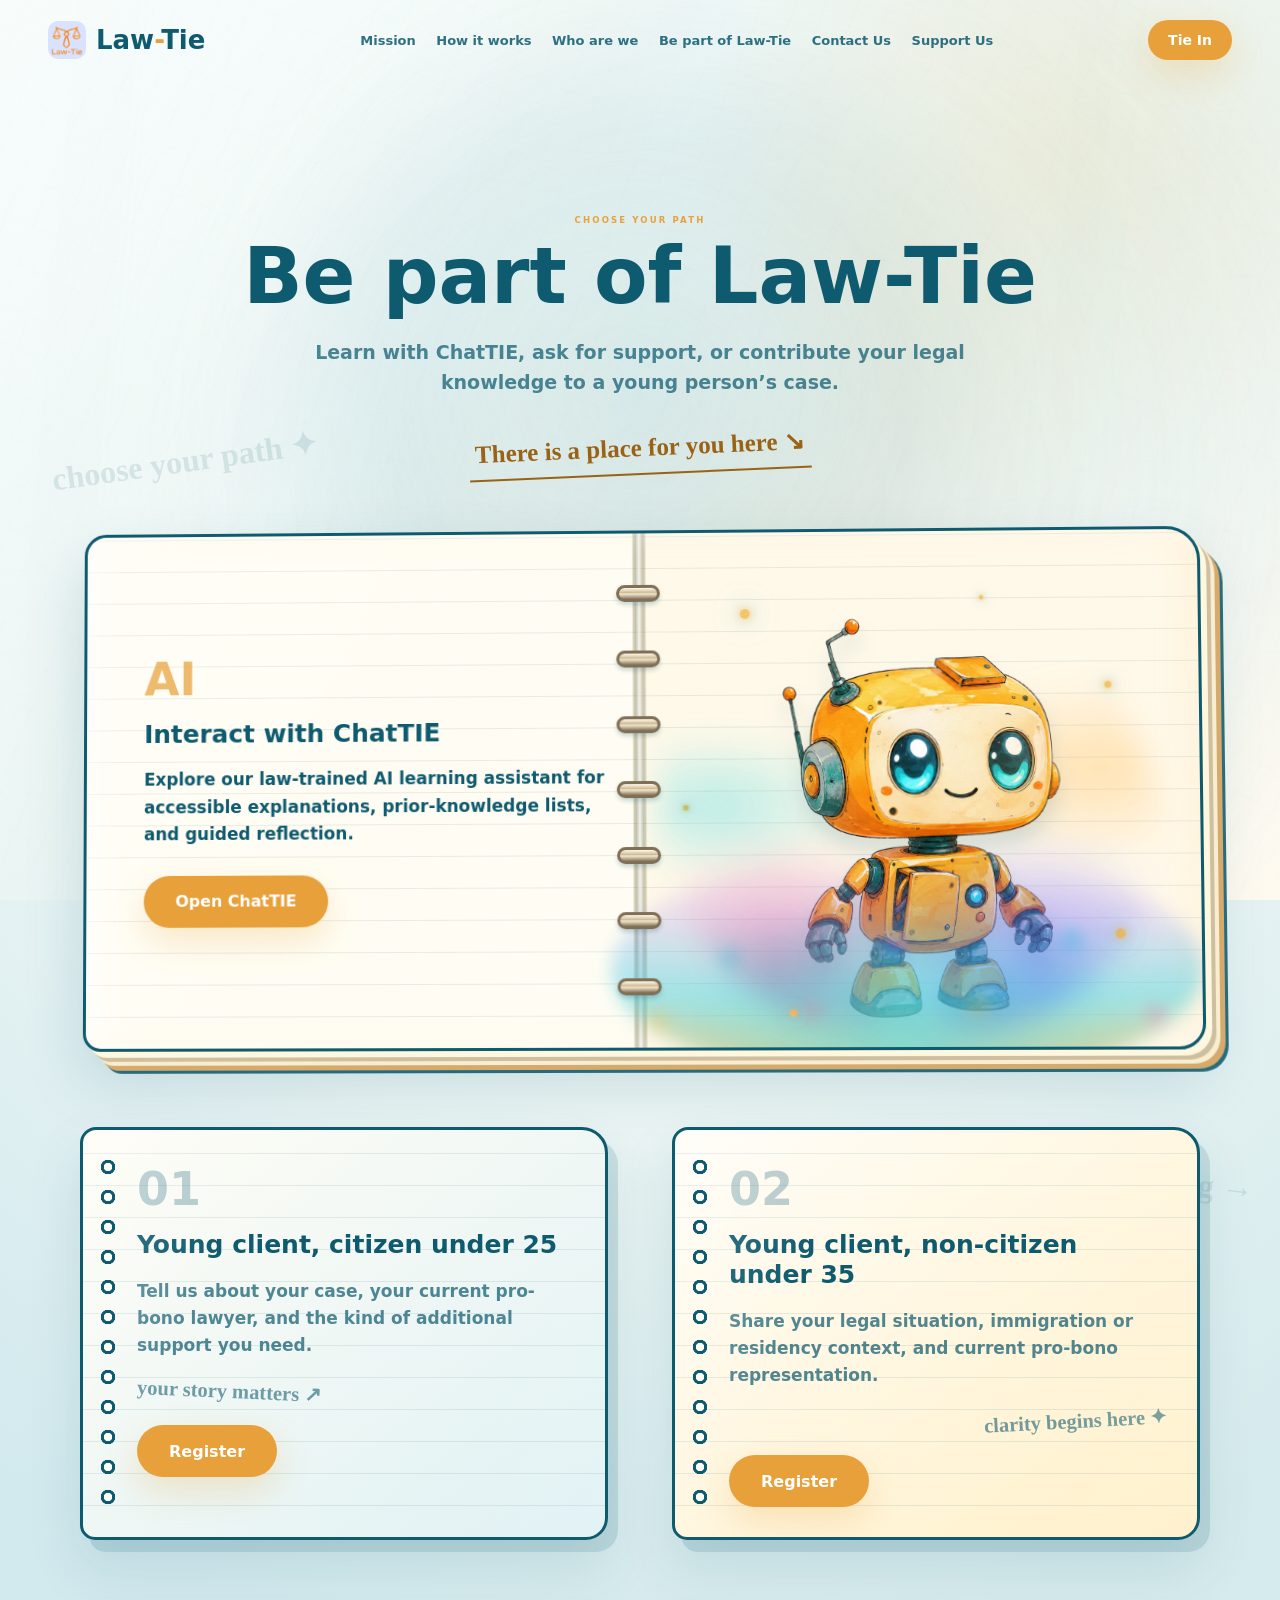
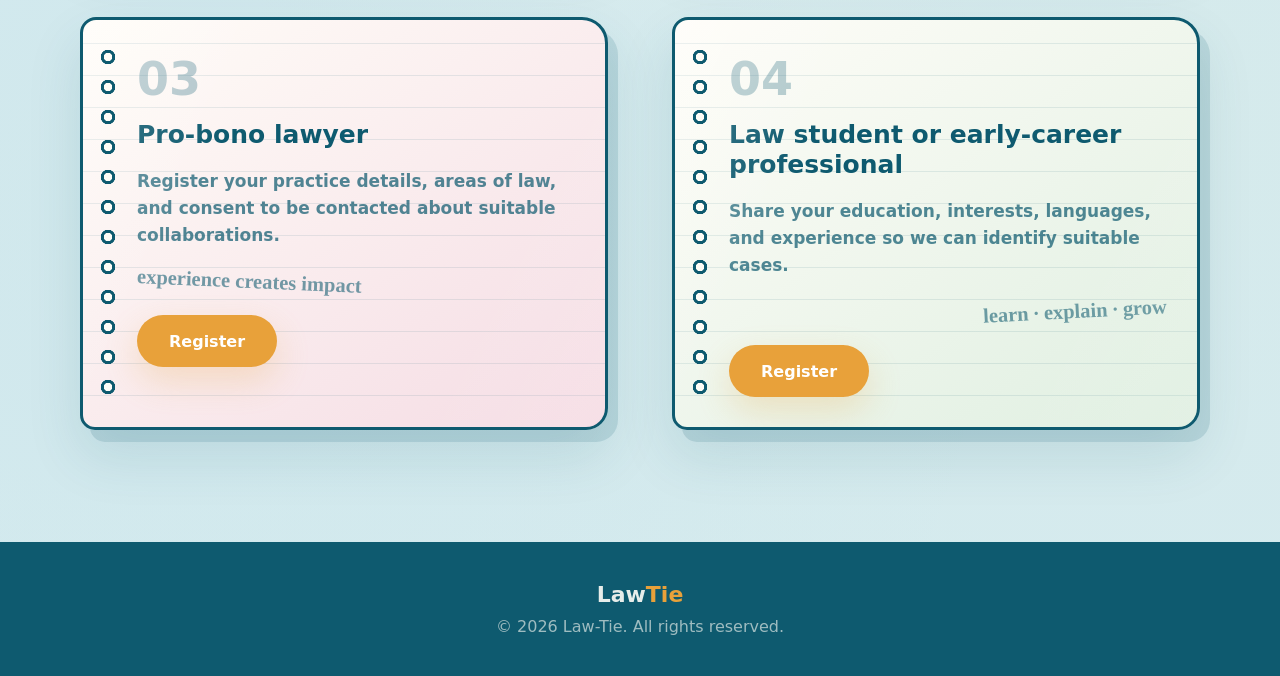
==== be-part.html @ 3c9b045e "Jul 27, 2026, 7:09 PM" ====
<!doctype html>
<html lang="en">
  <head>
    <meta charset="utf-8" />
    <meta name="viewport" content="width=device-width, initial-scale=1" />
    <meta name="description" content="Join Law-Tie as a young client, pro-bono lawyer, law student, or early-career legal professional, or explore the forthcoming ChatTIE legal learning assistant." />
    <title>Be part of Law-Tie</title>
    <link rel="stylesheet" href="styles.css" />
  </head>
  <body class="page-be-part">
    <div class="cursor-bg" aria-hidden="true"><div class="cursor-bg__glow"></div><div class="cursor-bg__focus"></div><div class="cursor-bg__sheet"></div><div class="cursor-bg__ribbons"></div><div class="cursor-bg__engraving"></div><div class="cursor-bg__threads"></div></div>
    <nav class="nav" id="nav">
      <a class="brand" href="index.html#hero"><img src="media/law-tie-logo-with-bg.png" alt="Law-Tie logo" /><span>Law<span>-</span>Tie</span></a>
      <div class="nav-links"><a href="index.html#mission">Mission</a><a href="index.html#how-it-works">How it works</a><a href="team.html">Who are we</a><a href="be-part.html" aria-current="page">Be part of Law-Tie</a><a href="contact.html">Contact Us</a><a href="how-to-help.html">Support Us</a></div>
      <a class="button button-small" href="sign-up.html">Tie In</a>
    </nav>
    <main class="page-main">
      <section class="signup page-section">
        <div class="background-scribbles background-scribbles--pages" aria-hidden="true"><span>choose your path ✦</span><span>learn by doing →</span><span>purpose meets practice</span><span>your voice belongs here</span></div>
        <div class="section-title reveal"><span class="eyebrow">Choose your path</span><h1>Be part of Law-Tie</h1><p class="section-lede">Learn with ChatTIE, ask for support, or contribute your legal knowledge to a young person’s case.</p><aside class="handwritten-note handwritten-note--gold">There is a place for you here ↘</aside></div>
        <div class="join-options notebook-options">
          <article class="signup-card signup-card--featured reveal">
            <div class="chattie-feature-copy"><span>AI</span><h2>Interact with ChatTIE</h2><p>Explore our law-trained AI learning assistant for accessible explanations, prior-knowledge lists, and guided reflection.</p><a class="button" href="chattie.html">Open ChatTIE</a></div>
            <div class="diary-rings" aria-hidden="true"><i></i><i></i><i></i><i></i><i></i><i></i><i></i></div>
            <div class="chattie-avatar chattie-avatar--robot" tabindex="0" aria-label="ChatTIE assistant">
              <img src="media/chattie-cute-robot-transparent.png" alt="" />
              <div class="chattie-speech" role="status">Hi, I am ChatTIE,<br />how can I help you?</div>
              <div class="avatar-magic"><i></i><i></i><i></i><i></i><i></i><i></i></div>
            </div>
          </article>
          <article class="signup-card reveal"><span>01</span><h2>Young client, citizen under 25</h2><p>Tell us about your case, your current pro-bono lawyer, and the kind of additional support you need.</p><small class="card-handwriting">your story matters ↗</small><a class="button" href="register-young-client.html">Register</a></article>
          <article class="signup-card reveal"><span>02</span><h2>Young client, non-citizen under 35</h2><p>Share your legal situation, immigration or residency context, and current pro-bono representation.</p><small class="card-handwriting">clarity begins here ✦</small><a class="button" href="register-noncitizen-client.html">Register</a></article>
          <article class="signup-card reveal"><span>03</span><h2>Pro-bono lawyer</h2><p>Register your practice details, areas of law, and consent to be contacted about suitable collaborations.</p><small class="card-handwriting">experience creates impact</small><a class="button" href="register-lawyer.html">Register</a></article>
          <article class="signup-card reveal"><span>04</span><h2>Law student or early-career professional</h2><p>Share your education, interests, languages, and experience so we can identify suitable cases.</p><small class="card-handwriting">learn · explain · grow</small><a class="button" href="register-student.html">Register</a></article>
        </div>
      </section>
    </main>
    <footer><strong>Law<span>Tie</span></strong><p>© 2026 Law-Tie. All rights reserved.</p></footer>
    <script src="script.js"></script>
  </body>
</html>
---- styles.css ----
:root {
  --background: #f4fbfb;
  --parchment: #d9eeee;
  --ink: #0e5a6f;
  --orange: #e8a13a;
  --gold: #f4c66c;
  --cream: #fffdf7;
  --sky: #b9dde5;
  --background-rgb: 244, 251, 251;
  --parchment-rgb: 217, 238, 238;
  --ink-rgb: 14, 90, 111;
  --orange-rgb: 232, 161, 58;
  --gold-rgb: 244, 198, 108;
  --cream-rgb: 255, 253, 247;
  --sky-rgb: 185, 221, 229;
}

* {
  box-sizing: border-box;
}

html {
  scroll-behavior: smooth;
  overflow-x: hidden;
}

body {
  margin: 0;
  font-family: "Glacial Indifference", "Avenir Next", Avenir, Montserrat, ui-sans-serif, system-ui, -apple-system, BlinkMacSystemFont, "Segoe UI", sans-serif;
  color: var(--ink);
  background-color: var(--background);
  background-image:
    radial-gradient(circle at 50% 25%, rgba(var(--cream-rgb), 0.88) 0%, rgba(var(--sky-rgb), 0.52) 60%),
    radial-gradient(circle at 10% 80%, rgba(var(--ink-rgb), 0.045) 0%, transparent 42%),
    radial-gradient(circle at 90% 75%, rgba(var(--gold-rgb), 0.055) 0%, transparent 45%);
  overflow-x: hidden;
  user-select: text;
}

a {
  color: inherit;
  text-decoration: none;
}

img {
  display: block;
  max-width: 100%;
  user-select: none;
}

h1,
h2,
h3,
p,
small,
strong,
.eyebrow,
.hero-logo span,
.brand span,
.nav-links a,
footer {
  user-select: text;
}

h1,
h2,
h3,
p,
small,
strong,
.eyebrow,
.hero-logo span {
  cursor: text;
}

.cursor-bg {
  position: fixed;
  inset: 0;
  z-index: 0;
  overflow: hidden;
  pointer-events: none;
  background:
    radial-gradient(circle at 50% 20%, rgba(var(--cream-rgb), 0.94), transparent 42%),
    linear-gradient(115deg, rgba(var(--cream-rgb), 0.62), rgba(var(--sky-rgb), 0.3) 42%, rgba(var(--parchment-rgb), 0.34)),
    var(--background);
}

.cursor-bg > div {
  position: absolute;
  inset: -12%;
  will-change: transform, background-position;
}

.cursor-bg__glow {
  inset: -20%;
  opacity: 0.7;
  background:
    radial-gradient(circle at 50% 45%, rgba(var(--sky-rgb), 0.48) 0, rgba(var(--sky-rgb), 0.32) 13%, rgba(var(--ink-rgb), 0.055) 26%, rgba(var(--cream-rgb), 0.1) 42%, transparent 64%),
    radial-gradient(circle at 58% 55%, rgba(var(--orange-rgb), 0.11) 0, rgba(var(--sky-rgb), 0.18) 34%, transparent 58%),
    radial-gradient(circle at 50% 55%, rgba(var(--ink-rgb), 0.055) 0, transparent 46%);
}

.cursor-bg__focus {
  display: none;
}

.cursor-bg__sheet {
  opacity: 0.32;
  background-image:
    repeating-linear-gradient(112deg, rgba(var(--ink-rgb), 0.035) 0 1px, transparent 1px 30px),
    repeating-linear-gradient(22deg, rgba(var(--sky-rgb), 0.12) 0 1px, transparent 1px 42px);
  background-size: 160px 160px, 220px 220px;
  animation: parchment-drift 22s linear infinite;
}

.cursor-bg__ribbons {
  opacity: 0.46;
  transform: rotate(-5deg);
  background: linear-gradient(100deg, transparent 0 13%, rgba(var(--sky-rgb), 0.16) 13.5% 16.5%, transparent 17.5% 32%, rgba(var(--cream-rgb), 0.26) 34% 41%, transparent 42.5% 61%, rgba(var(--ink-rgb), 0.055) 62% 63.5%, transparent 65%);
  background-size: 120% 100%;
  filter: blur(1.2px);
  animation: ribbon-drift 18s ease-in-out infinite alternate;
}

.cursor-bg__engraving {
  opacity: 0.2;
  background-image:
    repeating-radial-gradient(ellipse at 22% 18%, transparent 0 26px, rgba(var(--ink-rgb), 0.065) 27px 28px, transparent 29px 58px),
    repeating-radial-gradient(ellipse at 82% 78%, transparent 0 34px, rgba(var(--sky-rgb), 0.16) 35px 36px, transparent 37px 74px);
  background-size: 620px 420px, 760px 520px;
}

.cursor-bg__threads {
  opacity: 0.28;
  background: linear-gradient(155deg, transparent 0 28%, rgba(var(--ink-rgb), 0.035) 28.2% 28.7%, transparent 29% 48%, rgba(var(--sky-rgb), 0.16) 48.2% 49.1%, transparent 49.5% 72%, rgba(var(--cream-rgb), 0.22) 72.2% 73.5%, transparent 74%);
  background-size: 150% 150%;
  animation: thread-drift 26s linear infinite;
}

.nav {
  position: fixed;
  inset: 0 0 auto;
  z-index: 50;
  display: flex;
  align-items: center;
  justify-content: space-between;
  gap: 24px;
  padding: 20px clamp(16px, 4vw, 48px);
  color: var(--ink);
  transition: padding 0.25s ease, background 0.25s ease, color 0.25s ease, box-shadow 0.25s ease;
}

.nav.scrolled {
  padding-block: 12px;
  color: var(--cream);
  background: rgba(var(--ink-rgb), 0.94);
  border-bottom: 1px solid rgba(var(--gold-rgb), 0.2);
  box-shadow: 0 14px 36px rgba(var(--ink-rgb), 0.18);
}

.brand,
.nav-links {
  display: flex;
  align-items: center;
}

.brand {
  gap: 10px;
  font-size: clamp(20px, 3vw, 26px);
  font-weight: 800;
}

.brand img {
  width: 38px;
  height: 38px;
  border-radius: 10px;
}

.brand span span,
footer span {
  color: var(--orange);
}

.nav-links {
  gap: clamp(12px, 1.6vw, 22px);
  font-size: 13px;
  font-weight: 700;
  opacity: 0.86;
}

.nav-links a:hover {
  color: var(--orange);
}

.button {
  display: inline-flex;
  align-items: center;
  justify-content: center;
  min-height: 52px;
  padding: 0 32px;
  border-radius: 999px;
  color: #fff;
  background: var(--orange);
  font-weight: 800;
  box-shadow: 0 14px 34px rgba(var(--orange-rgb), 0.24);
  transition: transform 0.2s ease, background 0.2s ease;
}

.page-main {
  position: relative;
  isolation: isolate;
  min-height: calc(100vh - 140px);
  padding-top: 96px;
  overflow: hidden;
}

.page-main::before,
.page-main::after {
  content: "";
  position: fixed;
  z-index: -1;
  width: clamp(230px, 32vw, 520px);
  aspect-ratio: 1;
  border: 1px solid rgba(var(--ink-rgb), 0.12);
  border-radius: 41% 59% 57% 43% / 45% 42% 58% 55%;
  pointer-events: none;
}

.page-main::before {
  top: 13%;
  right: -11%;
  background: radial-gradient(circle at 35% 30%, rgba(var(--cream-rgb), 0.72), rgba(var(--sky-rgb), 0.22) 62%, transparent 63%);
  animation: subpage-orbit 18s ease-in-out infinite alternate;
}

.page-main::after {
  bottom: -24%;
  left: -13%;
  background: radial-gradient(circle at 62% 40%, rgba(var(--gold-rgb), 0.24), rgba(var(--orange-rgb), 0.06) 62%, transparent 63%);
  animation: subpage-orbit 23s ease-in-out infinite alternate-reverse;
}

.page-section {
  position: relative;
  min-height: calc(100vh - 96px);
}

.button:hover {
  transform: translateY(-2px);
  background: #f09000;
}

.button-light {
  color: var(--ink);
  background: rgba(var(--cream-rgb), 0.7);
  border: 1px solid rgba(var(--orange-rgb), 0.2);
  box-shadow: none;
}

.button-small {
  min-height: 40px;
  padding-inline: 20px;
  font-size: 14px;
}

main,
footer {
  position: relative;
  z-index: 10;
}

.hero {
  position: relative;
  min-height: 100vh;
  display: grid;
  place-items: center;
  padding: 120px 20px 88px;
  overflow: hidden;
  text-align: center;
}

.hero-ribbon {
  position: absolute;
  width: 130%;
  height: 130%;
  display: none;
  opacity: 0;
  pointer-events: none;
}

.spark {
  position: absolute;
  border-radius: 999px;
  background: rgba(var(--orange-rgb), 0.4);
  filter: blur(1.5px);
  box-shadow: 0 0 12px var(--orange);
  animation: sparkle 4s ease-in-out infinite;
}

.spark-1 { top: 22%; left: 12%; width: 8px; height: 8px; animation-delay: 0.1s; }
.spark-2 { top: 15%; left: 82%; width: 12px; height: 12px; animation-delay: 0.7s; }
.spark-3 { top: 68%; left: 87%; width: 10px; height: 10px; animation-delay: 0.4s; }
.spark-4 { top: 78%; left: 18%; width: 6px; height: 6px; animation-delay: 1s; }
.spark-5 { top: 48%; left: 72%; width: 8px; height: 8px; animation-delay: 1.3s; }

.hero-stage {
  position: relative;
  z-index: 2;
  width: min(900px, 100%);
  display: grid;
  place-items: center;
}

.hero-statue {
  position: absolute;
  left: -3.6vw;
  bottom: -2vh;
  z-index: 4;
  width: auto;
  height: 47.222vw;
  object-fit: contain;
  pointer-events: none;
  filter: drop-shadow(0 24px 36px rgba(var(--ink-rgb), 0.18));
  animation: statue-slide-in 1.05s cubic-bezier(0.18, 0.86, 0.28, 1) both;
}

.hero-side-items {
  position: absolute;
  inset: 0;
  z-index: 5;
  pointer-events: none;
}

.hero-side-item {
  position: absolute;
  right: -3.222vw;
  width: 12.778vw;
  height: auto;
  filter: drop-shadow(0 20px 28px rgba(var(--ink-rgb), 0.16));
  opacity: 0;
  animation: side-item-pop 0.95s cubic-bezier(0.18, 0.86, 0.28, 1) both;
}

.hero-side-item--handshake {
  top: 12%;
  right: 1vw;
  width: 17.778vw;
  --item-rotate: -9deg;
  animation-delay: 0.18s;
}

.hero-side-item--globe {
  bottom: -7%;
  right: -1.111vw;
  width: 23.889vw;
  --item-rotate: 10deg;
  animation-delay: 0.3s;
}

.hero-side-item--megaphone {
  top: 37%;
  right: 14vw;
  width: 14vw;
  --item-rotate: -13deg;
  animation-delay: 0.42s;
}

.hero-side-item--books {
  bottom: -1%;
  left: 8.333vw;
  width: 23.889vw;
  --item-rotate: 6deg;
  animation-name: side-item-pop-left;
  animation-delay: 0.54s;
}

.hero-content {
  position: relative;
  width: 42.222vw;
  max-width: none;
  display: grid;
  justify-items: center;
  gap: 1.444vw;
  text-align: center;
}

.hero-logo {
  display: grid;
  justify-items: center;
  gap: 0.667vw;
  animation: float 4.5s ease-in-out infinite;
}

.hero-logo img {
  width: 5.778vw;
  height: 5.778vw;
  object-fit: contain;
  border-radius: 999px;
  border: 1px solid rgba(var(--orange-rgb), 0.2);
  background: rgba(var(--cream-rgb), 0.7);
  box-shadow: 0 14px 34px rgba(var(--orange-rgb), 0.18);
}

.hero-logo span,
.eyebrow {
  color: var(--orange);
  font-size: 0.667vw;
  text-transform: uppercase;
  letter-spacing: 0.25em;
  font-weight: 900;
}

.hero h1 {
  max-width: none;
  margin: 0;
  font-size: 3.889vw;
  line-height: 1.12;
  letter-spacing: 0;
}

.hero h1 .hero-first-line {
  color: inherit;
  white-space: nowrap;
  text-decoration: none;
}

.hero h1 .hero-first-line strong {
  color: var(--orange);
  text-decoration: underline wavy rgba(var(--orange-rgb), 0.32);
  text-underline-offset: 12px;
}

.hero p {
  max-width: 36.667vw;
  margin: 0;
  color: rgba(var(--ink-rgb), 0.75);
  font-size: 1.222vw;
  font-weight: 700;
  line-height: 1.55;
}

.hero-actions {
  display: flex;
  flex-wrap: wrap;
  justify-content: center;
  gap: 16px;
}

.scroll-cue {
  position: absolute;
  left: 50%;
  bottom: 32px;
  display: grid;
  justify-items: center;
  gap: 7px;
  transform: translateX(-50%);
  color: rgba(var(--ink-rgb), 0.55);
  font-size: 10px;
  font-weight: 900;
  letter-spacing: 0.12em;
  text-transform: uppercase;
}

.scroll-cue i {
  width: 6px;
  height: 6px;
  border-radius: 999px;
  background: var(--orange);
  animation: dot-bounce 1.6s ease-in-out infinite;
}

.scroll-cue b {
  width: 20px;
  height: 32px;
  border: 1px solid rgba(var(--ink-rgb), 0.25);
  border-radius: 999px;
}

.hero-mission-divider {
  position: relative;
  z-index: 6;
  overflow: hidden;
  width: 100%;
  height: 82px;
  margin-top: -24px;
  background: linear-gradient(
    180deg,
    transparent,
    rgba(223, 246, 246, 0.34) 58%,
    rgba(223, 246, 246, 0.82)
  );
  pointer-events: none;
}

.hero-mission-divider::before {
  content: "";
  position: absolute;
  right: 7%;
  bottom: 4px;
  left: 7%;
  height: 48px;
  border-radius: 50%;
  background:
    radial-gradient(ellipse at 22% 55%, rgba(255, 184, 55, 0.3), transparent 24%),
    radial-gradient(ellipse at 50% 50%, rgba(94, 211, 225, 0.34), transparent 30%),
    radial-gradient(ellipse at 78% 48%, rgba(238, 112, 166, 0.24), transparent 25%);
  filter: blur(15px);
  animation: divider-magic-drift 6s ease-in-out infinite alternate;
}

.hero-mission-divider i {
  position: absolute;
  bottom: 20px;
  width: 7px;
  height: 7px;
  border-radius: 50%;
  background: var(--gold);
  box-shadow:
    0 0 10px rgba(255, 180, 47, 0.9),
    0 0 22px rgba(89, 211, 225, 0.62);
  animation: divider-magic-spark 3.8s ease-in-out infinite;
}

.hero-mission-divider i:nth-child(1) { left: 9%; animation-delay: 0.1s; }
.hero-mission-divider i:nth-child(2) { left: 21%; bottom: 35px; animation-delay: 1.1s; background: #66d5df; }
.hero-mission-divider i:nth-child(3) { left: 34%; animation-delay: 2.2s; background: #ef7fac; }
.hero-mission-divider i:nth-child(4) { left: 46%; bottom: 42px; animation-delay: 0.7s; }
.hero-mission-divider i:nth-child(5) { left: 58%; animation-delay: 1.8s; background: #70d4df; }
.hero-mission-divider i:nth-child(6) { left: 70%; bottom: 37px; animation-delay: 2.7s; background: #f18aac; }
.hero-mission-divider i:nth-child(7) { left: 82%; animation-delay: 1.4s; }
.hero-mission-divider i:nth-child(8) { left: 92%; bottom: 31px; animation-delay: 3.1s; background: #65cfda; }

.mission {
  position: relative;
  z-index: 1;
  display: grid;
  grid-template-columns: minmax(260px, 0.55fr) minmax(620px, 1.45fr);
  align-items: start;
  gap: 64px;
  max-width: 1280px;
  margin: 0 auto;
  padding: 112px 32px 8px;
}

.mission::before {
  content: "";
  position: absolute;
  inset: 0 auto -2px 50%;
  z-index: -1;
  width: 100vw;
  background:
    radial-gradient(circle at 18% 82%, rgba(var(--gold-rgb), 0.22), transparent 20%),
    radial-gradient(circle at 78% 92%, rgba(137, 220, 226, 0.38), transparent 23%),
    radial-gradient(circle at 50% 88%, rgba(var(--cream-rgb), 0.92), transparent 36%),
    linear-gradient(160deg, rgba(223, 246, 246, 0.96), rgba(255, 247, 220, 0.78) 50%, rgba(var(--background-rgb), 0.98));
  transform: translateX(-50%);
}

.mission-copy {
  position: relative;
  padding-top: 44px;
}

.mission h2,
.section-title h2,
.join h2,
.team h2 {
  margin: 10px 0 0;
  font-size: clamp(44px, 7vw, 86px);
  line-height: 1;
  letter-spacing: 0;
}

.mission h2 {
  font-size: clamp(44px, 7vw, 86px);
}

.mission h3 {
  margin: 20px 0 0;
  font-size: clamp(24px, 3vw, 34px);
  line-height: 1.2;
}

.mission-todo-note {
  position: relative;
  right: 80px;
  width: min(235%, 1560px);
  max-width: none;
  margin-top: 34px;
  filter: drop-shadow(0 18px 28px rgba(var(--ink-rgb), 0.14));
}

.mission-notes {
  position: relative;
  min-height: min(66vw, 820px);
}

.mission-notes img:first-child {
  position: absolute;
  left: 0;
  top: 6%;
  width: min(52%, 465px);
  filter: drop-shadow(0 18px 28px rgba(var(--ink-rgb), 0.16));
}

.mission-note--notebook {
  position: absolute;
  right: -78%;
  top: 20%;
  width: min(160%, 1050px);
  margin-top: 0;
  transform: rotate(7deg);
  transform-origin: center;
}

.mission-note--notebook img {
  width: 100%;
  max-width: none;
  filter: drop-shadow(0 18px 28px rgba(var(--ink-rgb), 0.12));
}

.notebook-selectable-text {
  position: absolute;
  left: 12%;
  width: 76%;
  top: 25%;
  z-index: 2;
  margin: 0;
  color: transparent;
  cursor: text;
  font-size: clamp(10px, 1.32vw, 17px);
  font-weight: 800;
  line-height: 1.62;
  user-select: text;
  white-space: pre-line;
}

.animation-showcase {
  position: relative;
  min-height: 280vh;
  padding: calc(50vh - 340px) clamp(32px, 5vw, 72px) 96px;
  background:
    radial-gradient(circle at 60% 35%, rgba(var(--cream-rgb), 0.84), transparent 38%),
    linear-gradient(115deg, rgba(var(--sky-rgb), 0.22), rgba(var(--background-rgb), 0.98));
}

.work-copy {
  position: relative;
  overflow: hidden;
  margin-top: -2px;
  padding: 0 clamp(24px, 5vw, 72px) 36px;
  background:
    radial-gradient(circle at 18% 14%, rgba(var(--gold-rgb), 0.22), transparent 20%),
    radial-gradient(circle at 78% 28%, rgba(137, 220, 226, 0.38), transparent 23%),
    radial-gradient(circle at 50% 18%, rgba(var(--cream-rgb), 0.92), transparent 36%),
    linear-gradient(160deg, rgba(223, 246, 246, 0.96), rgba(255, 247, 220, 0.78) 50%, rgba(var(--background-rgb), 0.98));
}

.work-copy::before,
.work-copy::after {
  content: "";
  position: absolute;
  z-index: 0;
  border-radius: 50%;
  pointer-events: none;
  filter: blur(2px);
}

.work-copy::before {
  top: 8%;
  left: -10%;
  width: 42vw;
  height: 42vw;
  border: 2px solid rgba(var(--orange-rgb), 0.17);
  box-shadow: 0 0 80px rgba(var(--gold-rgb), 0.2), inset 0 0 80px rgba(var(--cream-rgb), 0.72);
  animation: magic-orbit 16s ease-in-out infinite alternate;
}

.work-copy::after {
  top: 34%;
  right: -12%;
  width: 48vw;
  height: 48vw;
  border: 1px solid rgba(var(--ink-rgb), 0.12);
  box-shadow: 0 0 110px rgba(112, 214, 222, 0.25);
  animation: magic-orbit 21s ease-in-out infinite alternate-reverse;
}

.work-magic {
  position: absolute;
  inset: 0;
  z-index: 1;
  pointer-events: none;
}

.work-magic i {
  position: absolute;
  width: 10px;
  height: 10px;
  border-radius: 50%;
  background: var(--gold);
  box-shadow: 0 0 10px var(--gold), 0 0 28px rgba(var(--orange-rgb), 0.55);
  animation: magic-spark 4.6s ease-in-out infinite;
}

.work-magic i:nth-child(1) { top: 8%; left: 12%; }
.work-magic i:nth-child(2) { top: 19%; right: 15%; animation-delay: 0.8s; transform: scale(0.7); }
.work-magic i:nth-child(3) { top: 43%; left: 7%; animation-delay: 1.6s; }
.work-magic i:nth-child(4) { top: 61%; right: 8%; animation-delay: 2.4s; transform: scale(0.55); }
.work-magic i:nth-child(5) { top: 79%; left: 22%; animation-delay: 3.2s; transform: scale(0.75); }

.work-intro {
  position: absolute;
  left: calc(clamp(360px, 34vw, 570px) + 260px);
  top: calc(clamp(170px, 20vw, 265px) + 340px);
  z-index: 6;
  width: min(440px, 42vw);
  text-align: right;
}

#how-it-works {
  scroll-margin-top: 110px;
}

.work-intro h2 {
  margin: 0;
  color: var(--ink);
  font-size: clamp(44px, 7vw, 86px);
  line-height: 1;
  letter-spacing: 0;
}

.work-intro p {
  margin: 18px 0 0;
  color: var(--orange);
  font-size: clamp(16px, 1.7vw, 22px);
  font-weight: 900;
  letter-spacing: 0.12em;
  text-transform: uppercase;
}

/* Stacking Cards Section */
.stack-cards-container {
  position: relative;
  width: 100vw;
  max-width: none;
  margin-left: calc(50% - 50vw);
  min-height: 360vh;
  padding-block: calc(50vh - 210px) 80px;
  --stack-left: calc(62vw + 150px);
  --visual-left: calc(100vw - var(--stack-left));
}

.stack-visuals {
  position: absolute;
  top: calc(50vh - 210px);
  left: var(--visual-left);
  width: min(34vw, 420px);
  height: 420px;
  transform: translateX(-50%);
  z-index: 4;
  pointer-events: none;
}

.stack-visuals.is-pinned {
  position: fixed;
  top: calc(50vh - 210px);
  left: var(--visual-left);
  transform: translateX(-50%);
  z-index: 19;
}

.stack-visuals.is-after {
  position: absolute;
  top: auto;
  bottom: 80px;
  left: var(--visual-left);
  transform: translateX(-50%);
}

.stack-visual {
  position: absolute;
  inset: 50% auto auto 50%;
  width: 100%;
  max-height: 100%;
  object-fit: contain;
  opacity: 0;
  transform: translate(-50%, -50%) scale(0.92);
  filter: drop-shadow(0 22px 34px rgba(var(--ink-rgb), 0.15));
  transition: opacity 0.55s ease, transform 0.7s cubic-bezier(0.25, 1, 0.5, 1);
}

.stack-visual.is-current {
  opacity: 1;
  transform: translate(-50%, -50%) scale(1);
}

.stack-visual.is-past {
  opacity: 0;
  transform: translate(-50%, -56%) scale(0.9);
}

.stack-visual.is-waiting {
  opacity: 0;
  transform: translate(-50%, -44%) scale(0.94);
}

.stack-cards {
  position: absolute;
  top: calc(50vh - 210px);
  left: var(--stack-left);
  transform: translateX(-50%);
  width: 100%;
  max-width: 640px;
  height: 420px;
  z-index: 3;
}

.stack-cards.is-pinned {
  position: fixed;
  top: calc(50vh - 210px);
  left: var(--stack-left);
  transform: translateX(-50%);
  z-index: 20;
}

.stack-cards.is-after {
  position: absolute;
  top: auto;
  bottom: 80px;
  left: var(--stack-left);
  transform: translateX(-50%);
}

.stack-cards__item {
  position: absolute;
  top: 0;
  left: 0;
  width: 100%;
  height: 100%;
  border-radius: 18px;
  background: transparent;
}

.stack-cards__item {
  transition: transform 0.7s cubic-bezier(0.25, 1, 0.5, 1), opacity 0.45s ease;
}

.stack-cards__item.is-current {
  z-index: 30;
  opacity: 1;
  transform: translateY(0) scale(1) rotate(0deg);
  pointer-events: auto;
}

.stack-cards__item.is-waiting {
  z-index: 20;
  opacity: 0.94;
  transform: translateY(24px) scale(0.94) rotate(1.2deg);
  pointer-events: none;
}

.stack-cards__item.is-waiting ~ .stack-cards__item.is-waiting,
.stack-cards__item.is-waiting:nth-child(1) {
  z-index: 10;
  opacity: 0.72;
  transform: translateY(48px) scale(0.88) rotate(-1.5deg);
}

.stack-cards__item.is-past {
  z-index: 1;
  opacity: 0;
  transform: translateY(-115%) scale(0.92) rotate(-5deg);
  pointer-events: none;
}

.stack-cards__item .inner {
  position: relative;
  padding: 48px clamp(24px, 6vw, 56px);
  border-radius: 18px;
  box-shadow: 0 16px 45px rgba(var(--ink-rgb), 0.08);
  border: 1px solid rgba(var(--ink-rgb), 0.05);
  height: 100%;
  display: flex;
  flex-direction: column;
  justify-content: center;
  overflow: hidden;
}

/* Soft, curated warm colors for sticky notes */
.stack-cards__item:nth-child(3) .inner {
  background: #fffcf0; /* Light yellow sticky note */
  border-left: 6px solid var(--orange);
}

.stack-cards__item:nth-child(2) .inner {
  background: #f2fbfb; /* Light cyan sticky note */
  border-left: 6px solid var(--ink);
}

.stack-cards__item:nth-child(1) .inner {
  background: #fff7f7; /* Light warm-pink sticky note */
  border-left: 6px solid #fe848f;
}

.stack-cards__item h3 {
  margin: 0 0 16px;
  color: var(--ink);
  font-size: clamp(21px, 2.6vw, 25px);
  font-weight: 800;
}

.stack-cards__item p {
  margin: 0;
  color: rgba(var(--ink-rgb), 0.82);
  font-size: clamp(16px, 1.8vw, 18.5px);
  line-height: 1.72;
}

.stack-cards__item .counter {
  position: absolute;
  top: 24px;
  right: 28px;
  font-size: 13px;
  font-weight: 900;
  color: rgba(var(--ink-rgb), 0.35);
  letter-spacing: 0.08em;
}

.stack-cards__item .shadow {
  position: absolute;
  inset: 0;
  border-radius: 18px;
  background: rgba(var(--ink-rgb), 0.03);
  filter: blur(8px);
  transform: translateY(8px) scale(0.96);
  z-index: -1;
  pointer-events: none;
}

/* Interactive Card Transitions */

/* Scroll Down Animations (Front Card goes to Back) */
.scroll-down .pos-back {
  animation: card-to-back 0.6s cubic-bezier(0.25, 1, 0.5, 1) forwards;
}
.scroll-down .pos-front {
  animation: card-to-front-smooth 0.6s cubic-bezier(0.25, 1, 0.5, 1) forwards;
}
.scroll-down .pos-middle {
  animation: card-to-middle-smooth 0.6s cubic-bezier(0.25, 1, 0.5, 1) forwards;
}

/* Scroll Up Animations (Back Card goes to Front) */
.scroll-up .pos-front {
  animation: card-back-to-front 0.6s cubic-bezier(0.25, 1, 0.5, 1) forwards;
}
.scroll-up .pos-middle {
  animation: card-front-to-middle 0.6s cubic-bezier(0.25, 1, 0.5, 1) forwards;
}
.scroll-up .pos-back {
  animation: card-middle-to-back 0.6s cubic-bezier(0.25, 1, 0.5, 1) forwards;
}

/* Front Card Hover Effect */
.pos-front:hover .inner {
  transform: scale(1.025);
  box-shadow: 0 24px 50px rgba(var(--ink-rgb), 0.14);
}

/* KEYFRAMES FOR DECK CARD PEEL-STACKING */

@keyframes card-to-back {
  0% {
    transform: translateY(0) scale(1) rotate(0deg);
    z-index: 3;
    opacity: 1;
  }
  45% {
    transform: translateY(-105%) scale(0.95) rotate(-5deg);
    z-index: 3;
    opacity: 0.85;
  }
  50% {
    z-index: 1;
  }
  100% {
    transform: translateY(40px) scale(0.88) rotate(-1.5deg);
    z-index: 1;
    opacity: 0.7;
  }
}

@keyframes card-to-front-smooth {
  0% {
    transform: translateY(20px) scale(0.94) rotate(1.2deg);
    z-index: 2;
    opacity: 0.9;
  }
  100% {
    transform: translateY(0) scale(1) rotate(0deg);
    z-index: 3;
    opacity: 1;
  }
}

@keyframes card-to-middle-smooth {
  0% {
    transform: translateY(40px) scale(0.88) rotate(-1.5deg);
    z-index: 1;
    opacity: 0.7;
  }
  100% {
    transform: translateY(20px) scale(0.94) rotate(1.2deg);
    z-index: 2;
    opacity: 0.9;
  }
}

@keyframes card-back-to-front {
  0% {
    transform: translateY(40px) scale(0.88) rotate(-1.5deg);
    z-index: 1;
    opacity: 0.7;
  }
  45% {
    transform: translateY(-105%) scale(0.95) rotate(5deg);
    z-index: 1;
    opacity: 0.85;
  }
  50% {
    z-index: 3;
  }
  100% {
    transform: translateY(0) scale(1) rotate(0deg);
    z-index: 3;
    opacity: 1;
  }
}

@keyframes card-front-to-middle {
  0% {
    transform: translateY(0) scale(1) rotate(0deg);
    z-index: 3;
    opacity: 1;
  }
  100% {
    transform: translateY(20px) scale(0.94) rotate(1.2deg);
    z-index: 2;
    opacity: 0.9;
  }
}

@keyframes card-middle-to-back {
  0% {
    transform: translateY(20px) scale(0.94) rotate(1.2deg);
    z-index: 2;
    opacity: 0.9;
  }
  100% {
    transform: translateY(40px) scale(0.88) rotate(-1.5deg);
    z-index: 1;
    opacity: 0.7;
  }
}

.stack-cards__item .counter {
  position: absolute;
  top: 24px;
  right: 28px;
  font-size: 13px;
  font-weight: 900;
  color: rgba(var(--ink-rgb), 0.35);
  letter-spacing: 0.08em;
}

.stack-cards__item .shadow {
  position: absolute;
  inset: 0;
  border-radius: 18px;
  background: rgba(var(--ink-rgb), 0.03);
  filter: blur(8px);
  transform: translateY(8px) scale(0.96);
  z-index: -1;
  pointer-events: none;
}

/* SVG background rays styling */
.s__rays {
  position: absolute;
  top: 0;
  left: 50%;
  transform: translateX(-50%);
  width: 100vw;
  height: 100%;
  min-height: 800px;
  pointer-events: none;
  z-index: 1;
  overflow: hidden;
  opacity: 0.15;
}

.s__rays svg {
  position: absolute;
  top: 50%;
  left: 50%;
  transform: translate(-50%, -50%);
  width: 100%;
  height: auto;
  min-height: 100%;
  object-fit: cover;
}

a-rays {
  display: block;
  width: 100%;
  height: 100%;
}

a-rays svg path {
  stroke-dasharray: 2000;
  stroke-dashoffset: 2000;
  animation: draw-rays-animation 75s linear infinite;
}

@keyframes draw-rays-animation {
  0% {
    stroke-dashoffset: 2000;
  }
  100% {
    stroke-dashoffset: 0;
  }
}

.scrolly-sticky {
  position: absolute;
  top: calc(50vh - 340px);
  left: 50%;
  min-height: 680px;
  width: calc(100% - clamp(64px, 10vw, 144px));
  display: grid;
  grid-template-columns: minmax(260px, 0.55fr) minmax(620px, 1.45fr);
  align-items: center;
  gap: clamp(28px, 4vw, 56px);
  max-width: 1320px;
  transform: translateX(-50%);
  padding: 72px 0;
  overflow: visible;
}

.scrolly-sticky.is-pinned {
  position: fixed;
  top: calc(50vh - 340px);
  left: 50%;
  z-index: 18;
}

.scrolly-sticky.is-after {
  position: absolute;
  top: auto;
  bottom: 96px;
  left: 50%;
}

.story-bubbles {
  position: relative;
  height: min(52vh, 440px);
}

.story-bubble {
  position: absolute;
  inset: 0;
  display: flex;
  flex-direction: column;
  justify-content: center;
  max-width: 430px;
  min-height: 190px;
  padding: 24px 28px;
  border: 1px solid rgba(var(--orange-rgb), 0.15);
  border-radius: 32px;
  background: rgba(var(--cream-rgb), 0.8);
  box-shadow: 0 16px 42px rgba(var(--ink-rgb), 0.14);
  opacity: 0;
  transform: translateY(25px);
  transition: opacity 0.35s ease, transform 0.35s ease;
  pointer-events: none;
}

.story-bubble.active {
  opacity: 1;
  transform: translateY(0);
}

.story-bubble::after {
  content: "";
  position: absolute;
  right: -12px;
  top: 50%;
  width: 24px;
  height: 24px;
  background: rgba(var(--cream-rgb), 0.8);
  border-top: 1px solid rgba(var(--orange-rgb), 0.15);
  border-right: 1px solid rgba(var(--orange-rgb), 0.15);
  transform: translateY(-50%) rotate(45deg);
}

.story-bubble span {
  color: var(--orange);
  font-size: 12px;
  letter-spacing: 0.25em;
  font-weight: 900;
}

.story-bubble h3 {
  margin: 10px 0 12px;
  font-size: clamp(22px, 2.4vw, 30px);
  line-height: 1.15;
}

.story-bubble p {
  margin: 0;
  color: rgba(var(--ink-rgb), 0.75);
  font-weight: 500;
  line-height: 1.65;
}

.frame-wrap {
  position: relative;
  aspect-ratio: 1214 / 804;
  width: min(100%, 860px);
  margin: 0 auto;
  justify-self: center;
  filter: drop-shadow(0 24px 45px rgba(var(--ink-rgb), 0.28));
}

.frame-inner {
  position: absolute;
  left: 11.4%;
  right: 11.2%;
  top: 17.4%;
  bottom: 16.8%;
  overflow: hidden;
  background: var(--background);
  box-shadow: inset 0 2px 14px rgba(var(--ink-rgb), 0.18);
}

.frame-inner img {
  width: 100%;
  height: 100%;
  object-fit: cover;
}

.gold-frame {
  position: absolute;
  inset: 0;
  width: 100%;
  height: 100%;
  object-fit: contain;
  pointer-events: none;
}

.team,
.impact {
  color: var(--cream);
  background: var(--ink);
}

.team {
  display: grid;
  grid-template-columns: 1fr 1fr;
  align-items: center;
  gap: 64px;
  padding: 96px clamp(20px, 5vw, 72px);
}

.founder-card {
  justify-self: center;
  width: min(100%, 440px);
  aspect-ratio: 1;
  border: 1px solid rgba(var(--gold-rgb), 0.2);
  border-radius: 24px;
  background: rgba(255, 255, 255, 0.05);
  box-shadow: 0 22px 60px rgba(0, 0, 0, 0.28);
  overflow: hidden;
}

.founder-card img {
  width: 100%;
  height: 100%;
  object-fit: cover;
}

.team-copy {
  max-width: 560px;
}

.team-copy h2 {
  color: #fff;
  font-size: clamp(36px, 5vw, 58px);
}

.team-copy h3 {
  color: var(--gold);
  font-size: clamp(24px, 3vw, 30px);
  margin: 22px 0 0;
}

.team-copy p {
  color: rgba(var(--cream-rgb), 0.75);
  font-size: 18px;
  line-height: 1.7;
}

.team-copy a {
  display: inline-flex;
  margin-top: 12px;
  padding: 10px 20px;
  border: 1px solid rgba(var(--gold-rgb), 0.25);
  border-radius: 999px;
  color: var(--gold);
  font-weight: 800;
}

.process {
  position: relative;
  padding: 96px 24px;
  background:
    linear-gradient(
      180deg,
      rgba(var(--background-rgb), 0) 0,
      rgba(var(--cream-rgb), 0.24) 18%,
      rgba(var(--cream-rgb), 0.28) 76%,
      rgba(var(--ink-rgb), 0.12) 100%
    );
}

.section-title {
  max-width: 780px;
  margin: 0 auto 72px;
  text-align: center;
}

.section-title h2 {
  font-size: clamp(36px, 5vw, 58px);
}

.steps {
  position: relative;
  max-width: 1180px;
  margin: 0 auto;
  display: grid;
  grid-template-columns: repeat(3, minmax(0, 1fr));
  gap: 26px;
  padding-top: 62px;
}

.steps::before {
  content: "";
  position: absolute;
  top: 22px;
  right: 12%;
  left: 12%;
  height: 9px;
  border-radius: 999px;
  background: linear-gradient(90deg, #32b8c6, #e8a13a, #e8748a, #32b8c6);
  background-size: 220% 100%;
  box-shadow: 0 0 0 7px rgba(var(--cream-rgb), 0.75);
  animation: timeline-flow 4.5s linear infinite;
}

.step {
  position: relative;
  z-index: 1;
  width: 100%;
  min-height: 330px;
  padding: 30px 32px;
  border: 0;
  border-radius: 46px;
  color: var(--cream);
  box-shadow: 0 18px 45px rgba(var(--ink-rgb), 0.18);
}

.step:nth-child(1) {
  background: linear-gradient(135deg, #087d91, #0e5a6f);
}

.step:nth-child(2) {
  background: linear-gradient(135deg, #f4bd55, #df8e29);
}

.step:nth-child(3) {
  background: linear-gradient(135deg, #d9607b, #a63f69);
}

.step::after {
  content: "";
  position: absolute;
  top: -51px;
  left: 50%;
  width: 22px;
  height: 22px;
  border: 7px solid var(--cream);
  border-radius: 50%;
  background: currentColor;
  box-shadow: 0 4px 15px rgba(var(--ink-rgb), 0.25);
  transform: translateX(-50%);
  animation: timeline-node-pulse 2.2s ease-in-out infinite;
}

.step:nth-child(2)::after {
  animation-delay: 0.35s;
}

.step:nth-child(3)::after {
  animation-delay: 0.7s;
}

.step span {
  color: rgba(var(--cream-rgb), 0.52);
  font-size: 48px;
  font-weight: 900;
}

.step h3 {
  color: #fff;
  font-size: 24px;
  margin: 10px 0;
}

.step p {
  color: rgba(var(--cream-rgb), 0.88);
  line-height: 1.65;
}

.process-button {
  display: flex;
  width: max-content;
  margin: 56px auto 0;
}

.impact {
  padding: 96px 24px;
  background:
    linear-gradient(
      180deg,
      rgba(var(--ink-rgb), 0.12) 0,
      rgba(var(--ink-rgb), 0.72) 86px,
      var(--ink) 180px,
      var(--ink) calc(100% - 170px),
      rgba(var(--ink-rgb), 0.7) calc(100% - 76px),
      rgba(var(--ink-rgb), 0.08) 100%
    );
}

.impact .section-title h2 {
  color: #fff;
}

.stats {
  max-width: 1180px;
  margin: 0 auto;
  display: grid;
  grid-template-columns: repeat(4, 1fr);
  gap: 28px;
}

.stat {
  position: relative;
  min-height: 230px;
  padding: 32px;
  border: 1px solid rgba(var(--sky-rgb), 0.18);
  border-radius: 24px;
  background: rgba(var(--ink-rgb), 0.85);
  box-shadow: 0 18px 45px rgba(0, 0, 0, 0.18);
}

.stat::before {
  content: "";
  position: absolute;
  top: 0;
  left: 24px;
  right: 24px;
  height: 2px;
  background: linear-gradient(90deg, var(--orange), var(--gold));
}

.stat strong {
  color: var(--orange);
  font-size: clamp(42px, 5vw, 58px);
  line-height: 1;
}

.stat p {
  color: rgba(var(--cream-rgb), 0.75);
  font-size: 14px;
  line-height: 1.65;
}

.join {
  position: relative;
  display: grid;
  place-items: center;
  min-height: 620px;
  padding: 112px 24px;
  overflow: hidden;
  text-align: center;
  background: rgba(var(--cream-rgb), 0.35);
}

.join-ribbon {
  position: absolute;
  width: min(100%, 800px);
  height: min(100%, 600px);
  opacity: 0.3;
}

.join-copy {
  position: relative;
  max-width: 700px;
  display: grid;
  justify-items: center;
  gap: 24px;
}

.join-copy h2 {
  font-size: clamp(40px, 6vw, 72px);
}

.join-copy p {
  max-width: 620px;
  margin: 0;
  color: rgba(var(--ink-rgb), 0.75);
  font-size: 20px;
  font-weight: 650;
  line-height: 1.65;
}

.join-actions {
  display: flex;
  flex-wrap: wrap;
  justify-content: center;
  gap: 14px;
}

.signup {
  padding: 112px 24px;
}

.newsletter {
  position: relative;
  display: grid;
  align-content: center;
  padding: 92px 24px 120px;
}

.newsletter .section-title {
  position: relative;
  z-index: 2;
  max-width: 840px;
  margin: 0 auto 46px;
  text-align: center;
}

.newsletter-form {
  position: relative;
  z-index: 3;
  display: grid;
  gap: 22px;
  width: min(780px, 100%);
  margin: 0 auto;
  padding: clamp(26px, 5vw, 48px);
  border: 1px solid rgba(var(--ink-rgb), 0.15);
  border-radius: 34px;
  background: rgba(var(--cream-rgb), 0.88);
  box-shadow: 0 30px 70px rgba(var(--ink-rgb), 0.16);
  backdrop-filter: blur(18px);
}

.newsletter-grid {
  display: grid;
  grid-template-columns: repeat(2, minmax(0, 1fr));
  gap: 18px;
}

.newsletter-form label {
  display: grid;
  gap: 9px;
  color: var(--ink);
  font-size: 15px;
  font-weight: 800;
}

.newsletter-form input,
.newsletter-form select {
  min-height: 50px;
  width: 100%;
  padding: 12px 15px;
  border: 1px solid rgba(var(--ink-rgb), 0.22);
  border-radius: 13px;
  color: var(--ink);
  background: rgba(255, 255, 255, 0.82);
  font: inherit;
}

.newsletter-form input:focus,
.newsletter-form select:focus {
  outline: 3px solid rgba(var(--orange-rgb), 0.2);
  border-color: var(--orange);
}

.newsletter-form .check {
  grid-template-columns: auto 1fr;
  align-items: start;
  font-weight: 650;
  line-height: 1.5;
}

.newsletter-form .check input {
  width: 18px;
  min-height: 18px;
  height: 18px;
  margin-top: 2px;
}

.newsletter-form .button {
  justify-self: start;
  border: 0;
  cursor: pointer;
}

.page-newsletter .cursor-bg {
  background:
    radial-gradient(circle at 78% 22%, rgba(var(--gold-rgb), 0.42), transparent 25%),
    radial-gradient(circle at 14% 76%, rgba(153, 224, 229, 0.5), transparent 28%),
    linear-gradient(145deg, #f7ffff, #fff3d4);
}

.background-scribbles {
  position: absolute;
  inset: 0;
  z-index: 1;
  overflow: hidden;
  pointer-events: none;
}

.background-scribbles span {
  position: absolute;
  color: rgba(var(--ink-rgb), 0.17);
  font-family: "Noteworthy", "Chalkboard SE", "Segoe Print", cursive;
  font-size: clamp(22px, 3.2vw, 46px);
  font-weight: 700;
  white-space: nowrap;
  animation: scribble-drift 8s ease-in-out infinite alternate;
}

.background-scribbles span:nth-child(1) { top: 16%; left: 4%; transform: rotate(-8deg); }
.background-scribbles span:nth-child(2) { top: 52%; right: 2%; transform: rotate(7deg); animation-delay: 1.5s; }
.background-scribbles span:nth-child(3) { bottom: 9%; left: 12%; transform: rotate(-4deg); animation-delay: 3s; }
.background-scribbles span:nth-child(4) { top: 32%; right: 7%; transform: rotate(-9deg); animation-delay: 4.5s; }

.background-scribbles--work {
  z-index: 2;
}

.background-scribbles--work span {
  color: rgba(var(--ink-rgb), 0.13);
}

.background-scribbles--pages {
  inset: 28px 0;
}

.background-scribbles--pages span {
  color: rgba(var(--ink-rgb), 0.12);
  font-size: clamp(20px, 2.5vw, 38px);
}

.page-section > :not(.background-scribbles) {
  position: relative;
  z-index: 2;
}

.signup-options,
.join-options {
  width: min(1120px, 100%);
  margin: 0 auto;
  display: grid;
  grid-template-columns: repeat(3, 1fr);
  gap: 28px;
}

.join-options {
  grid-template-columns: repeat(2, minmax(0, 1fr));
}

.page-be-part .join-options {
  column-gap: clamp(46px, 5vw, 76px);
  row-gap: clamp(58px, 6vw, 92px);
}

.signup .section-title {
  max-width: 880px;
  margin: 0 auto 54px;
  text-align: center;
}

.section-title h1,
.form-intro h1,
.status-card h1 {
  margin: 10px 0 0;
  font-size: clamp(44px, 7vw, 78px);
  line-height: 1;
}

.section-lede {
  max-width: 720px;
  margin: 22px auto 0;
  color: rgba(var(--ink-rgb), 0.72);
  font-size: 19px;
  font-weight: 650;
  line-height: 1.6;
}

.signup-card {
  position: relative;
  overflow: hidden;
  display: grid;
  align-content: start;
  gap: 18px;
  min-height: 360px;
  padding: 30px;
  border: 1px solid rgba(var(--ink-rgb), 0.12);
  border-radius: 24px;
  background: rgba(var(--cream-rgb), 0.72);
  box-shadow: 0 22px 50px rgba(var(--ink-rgb), 0.12);
}

.signup-card span {
  color: rgba(var(--orange-rgb), 0.42);
  font-size: 46px;
  font-weight: 900;
  line-height: 1;
}

.signup-card h2,
.signup-card h3 {
  margin: 0;
  color: var(--ink);
  font-size: 25px;
}

.signup-card p {
  margin: 0;
  color: rgba(var(--ink-rgb), 0.72);
  font-size: 17px;
  font-weight: 650;
  line-height: 1.6;
}

.signup-card .button {
  align-self: end;
  justify-self: start;
  margin-top: auto;
}

.signup-card--featured {
  grid-column: 1 / -1;
  grid-template-columns: minmax(0, 1fr) minmax(320px, 0.9fr);
  align-items: center;
  min-height: 480px;
  padding: clamp(34px, 5vw, 58px);
  overflow: hidden;
  border: 3px solid var(--ink);
  border-radius: 22px 34px 26px 18px;
  color: var(--ink);
  background:
    repeating-linear-gradient(0deg, transparent 0 31px, rgba(var(--ink-rgb), 0.1) 31px 32px),
    linear-gradient(90deg, #fffdf3 0 49.35%, #dfd2b8 49.5% 50.5%, #fff9e9 50.65% 100%);
  box-shadow:
    6px 6px 0 #fff7de,
    10px 10px 0 #cdbf9f,
    14px 14px 0 #f8edcf,
    19px 19px 0 #d5aa6c,
    22px 22px 0 rgba(var(--ink-rgb), 0.88),
    0 28px 60px rgba(var(--ink-rgb), 0.18),
    inset 18px 0 30px rgba(255, 255, 255, 0.5),
    inset -18px 0 30px rgba(var(--gold-rgb), 0.1);
}

.signup-card--featured::before {
  content: "";
  position: absolute;
  top: 0;
  bottom: 0;
  left: 50%;
  z-index: 1;
  width: 14px;
  background:
    linear-gradient(90deg, transparent, rgba(var(--ink-rgb), 0.13), rgba(255, 255, 255, 0.75), rgba(var(--ink-rgb), 0.1), transparent);
  transform: translateX(-50%);
  pointer-events: none;
}

.diary-rings {
  position: absolute;
  top: 28px;
  bottom: 28px;
  left: 50%;
  z-index: 6;
  display: flex;
  flex-direction: column;
  justify-content: space-around;
  width: 46px;
  transform: translateX(-50%);
  pointer-events: none;
}

.diary-rings i {
  display: block;
  width: 44px;
  height: 17px;
  border: 3px solid #806f57;
  border-radius: 999px;
  background: linear-gradient(180deg, #fff9e8, #c9b58f 46%, #f8edcf 52%, #86765f);
  box-shadow: 0 3px 4px rgba(var(--ink-rgb), 0.22);
}

.notebook-options > .signup-card:not(.signup-card--featured) {
  min-height: 390px;
  padding: 36px 30px 30px 54px;
  border: 3px solid var(--ink);
  border-radius: 16px 26px 22px 15px;
  color: var(--ink);
  background:
    repeating-linear-gradient(0deg, transparent 0 31px, rgba(var(--ink-rgb), 0.1) 31px 32px),
    linear-gradient(145deg, #fffef8, #e8f5f3);
  box-shadow: 10px 12px 0 rgba(var(--ink-rgb), 0.14), 0 26px 55px rgba(var(--ink-rgb), 0.12);
}

.notebook-options > .signup-card:not(.signup-card--featured)::before {
  content: "";
  position: absolute;
  top: 22px;
  bottom: 22px;
  left: 14px;
  z-index: 3;
  width: 22px;
  background:
    radial-gradient(circle, var(--cream) 0 4px, var(--ink) 4.5px 7px, transparent 7.5px)
    center top / 22px 30px repeat-y;
}

.notebook-options > .signup-card:nth-child(2) {
  background:
    repeating-linear-gradient(0deg, transparent 0 31px, rgba(var(--ink-rgb), 0.1) 31px 32px),
    linear-gradient(145deg, #fffdf5, #dff1f4);
}

.notebook-options > .signup-card:nth-child(3) {
  background:
    repeating-linear-gradient(0deg, transparent 0 31px, rgba(var(--ink-rgb), 0.1) 31px 32px),
    linear-gradient(145deg, #fffdf7, #fff0c9);
}

.notebook-options > .signup-card:nth-child(4) {
  background:
    repeating-linear-gradient(0deg, transparent 0 31px, rgba(var(--ink-rgb), 0.1) 31px 32px),
    linear-gradient(145deg, #fffdf8, #f5dce4);
}

.notebook-options > .signup-card:nth-child(5) {
  background:
    repeating-linear-gradient(0deg, transparent 0 31px, rgba(var(--ink-rgb), 0.1) 31px 32px),
    linear-gradient(145deg, #fffdf8, #dfefe1);
}

.notebook-options > .signup-card:not(.signup-card--featured) h2 {
  font-family: inherit;
  font-size: 25px;
  line-height: 1.2;
}

.notebook-options > .signup-card:not(.signup-card--featured) > span {
  color: rgba(var(--ink-rgb), 0.3);
  font-family: inherit;
}

.card-handwriting {
  width: fit-content;
  margin: 2px 0 4px auto;
  color: rgba(var(--ink-rgb), 0.58);
  font-family: "Noteworthy", "Chalkboard SE", "Segoe Print", cursive;
  font-size: clamp(17px, 1.6vw, 22px);
  font-weight: 700;
  line-height: 1.15;
  transform: rotate(-3deg);
}

.notebook-options > .signup-card:nth-child(even) .card-handwriting {
  margin-right: auto;
  margin-left: 0;
  transform: rotate(2.5deg);
}

.signup-card--featured h2,
.signup-card--featured p {
  color: var(--ink);
}

.signup-card--featured .chattie-feature-copy > span {
  color: rgba(var(--orange-rgb), 0.72);
}

.chattie-feature-copy {
  position: relative;
  z-index: 2;
  display: grid;
  justify-items: start;
  gap: 18px;
  max-width: 560px;
  padding-right: clamp(46px, 4vw, 66px);
}

.chattie-feature-copy .button {
  margin-top: 10px;
}

.chattie-avatar {
  position: relative;
  z-index: 2;
  display: grid;
  place-items: center;
  align-self: stretch;
  width: 100%;
  min-height: 390px;
  aspect-ratio: auto;
  margin: -30px -18px -48px 0;
  padding-left: 38px;
  border: 0;
  border-radius: 0;
  background: transparent;
  box-shadow: none;
  animation: notebook-avatar-bob 4.5s ease-in-out infinite;
}

.chattie-avatar img {
  position: relative;
  z-index: 2;
  width: 112%;
  height: 112%;
  max-width: none;
  margin-top: 0;
  object-fit: contain;
  object-position: center bottom;
  filter: drop-shadow(0 14px 10px rgba(var(--ink-rgb), 0.17));
}

.chattie-speech {
  position: absolute;
  top: 5%;
  right: 0;
  z-index: 7;
  width: max-content;
  max-width: min(230px, 72%);
  padding: 15px 19px;
  border: 2px solid var(--ink);
  border-radius: 24px 24px 7px 24px;
  color: var(--ink);
  background: rgba(255, 253, 243, 0.96);
  box-shadow: 7px 8px 0 rgba(var(--ink-rgb), 0.13);
  font-family: "Noteworthy", "Chalkboard SE", "Segoe Print", cursive;
  font-size: clamp(15px, 1.35vw, 20px);
  font-weight: 700;
  line-height: 1.25;
  opacity: 0;
  transform: translateY(12px) rotate(2deg) scale(0.9);
  transform-origin: right bottom;
  transition: opacity 0.55s ease, transform 0.55s ease;
  pointer-events: none;
}

.chattie-speech::after {
  content: "";
  position: absolute;
  right: 18px;
  bottom: -13px;
  width: 22px;
  height: 22px;
  border-right: 2px solid var(--ink);
  border-bottom: 2px solid var(--ink);
  background: #fffdf3;
  transform: skewY(35deg) rotate(20deg);
}

.chattie-avatar.is-speaking .chattie-speech {
  animation: chattie-speech-hello 4.2s ease both;
}

.avatar-magic {
  position: absolute;
  inset: 1% -4% -3% -4%;
  z-index: 3;
  pointer-events: none;
}

.avatar-magic::before {
  content: "";
  position: absolute;
  right: -8%;
  bottom: -7%;
  left: -9%;
  height: 48%;
  background:
    radial-gradient(circle at 8% 72%, rgba(255, 186, 55, 0.98) 0 5px, transparent 7px),
    radial-gradient(circle at 20% 45%, rgba(67, 215, 230, 0.94) 0 6px, transparent 8px),
    radial-gradient(circle at 34% 68%, rgba(255, 111, 153, 0.9) 0 4px, transparent 6px),
    radial-gradient(circle at 48% 40%, rgba(118, 117, 255, 0.9) 0 7px, transparent 10px),
    radial-gradient(circle at 62% 66%, rgba(255, 199, 63, 0.94) 0 5px, transparent 7px),
    radial-gradient(circle at 78% 38%, rgba(55, 215, 220, 0.92) 0 6px, transparent 9px),
    radial-gradient(circle at 92% 70%, rgba(239, 107, 165, 0.94) 0 5px, transparent 7px),
    radial-gradient(ellipse at 50% 92%, rgba(90, 218, 225, 0.7), transparent 58%),
    linear-gradient(180deg, transparent 2%, rgba(132, 114, 255, 0.18) 28%, rgba(61, 205, 224, 0.5) 62%, rgba(255, 178, 49, 0.62));
  border-radius: 50%;
  filter: blur(9px);
  animation: avatar-mist 4.8s ease-in-out infinite alternate;
}

.avatar-magic::after {
  content: "";
  position: absolute;
  inset: 5% 0 2%;
  border-radius: 45% 55% 48% 52%;
  background:
    radial-gradient(ellipse at 12% 48%, rgba(54, 213, 229, 0.38), transparent 23%),
    radial-gradient(ellipse at 88% 40%, rgba(255, 172, 49, 0.34), transparent 24%),
    radial-gradient(ellipse at 24% 82%, rgba(245, 104, 164, 0.48), transparent 25%),
    radial-gradient(ellipse at 76% 84%, rgba(116, 105, 255, 0.44), transparent 27%);
  filter: blur(14px);
  mix-blend-mode: multiply;
  opacity: 0.9;
  animation: avatar-aura 5.6s ease-in-out infinite alternate;
}

.avatar-magic i {
  position: absolute;
  width: 10px;
  height: 10px;
  border-radius: 50%;
  background: var(--gold);
  box-shadow:
    0 0 10px var(--gold),
    0 0 22px rgba(55, 213, 229, 0.75),
    0 0 34px rgba(239, 107, 165, 0.42);
  animation: avatar-spark 3.8s ease-in-out infinite;
}

.avatar-magic i:nth-child(1) { top: 9%; left: 17%; }
.avatar-magic i:nth-child(2) { top: 24%; right: 9%; animation-delay: 0.7s; scale: 0.7; }
.avatar-magic i:nth-child(3) { top: 49%; left: 5%; animation-delay: 1.4s; scale: 0.55; }
.avatar-magic i:nth-child(4) { bottom: 23%; right: 7%; animation-delay: 2.1s; }
.avatar-magic i:nth-child(5) { bottom: 7%; left: 26%; animation-delay: 2.8s; scale: 0.65; }
.avatar-magic i:nth-child(6) { top: 6%; right: 34%; animation-delay: 3.3s; scale: 0.45; }

.form-shell {
  width: min(980px, calc(100% - 40px));
  margin: 0 auto;
  padding: 88px 0 112px;
}

.form-intro {
  max-width: 820px;
  margin-bottom: 42px;
}

.form-intro p,
.status-card p {
  color: rgba(var(--ink-rgb), 0.72);
  font-size: 18px;
  font-weight: 650;
  line-height: 1.65;
}

.contact-page {
  padding: 112px 24px;
}

.contact-page .section-title {
  max-width: 850px;
}

.contact-grid {
  display: grid;
  grid-template-columns: repeat(2, minmax(0, 1fr));
  gap: 28px;
  width: min(1120px, 100%);
  margin: 0 auto;
}

.contact-card {
  position: relative;
  overflow: hidden;
  display: grid;
  justify-items: start;
  align-content: start;
  gap: 18px;
  min-height: 390px;
  padding: 34px;
  border-radius: 34px;
  color: var(--cream);
  box-shadow: 0 22px 50px rgba(var(--ink-rgb), 0.16);
}

.contact-card::after,
.signup-card::after,
.registration-form::after {
  content: "";
  position: absolute;
  inset: 0;
  border-radius: inherit;
  background: linear-gradient(115deg, rgba(255, 255, 255, 0.24), transparent 28% 72%, rgba(255, 255, 255, 0.1));
  pointer-events: none;
}

.contact-card--linkedin {
  background: linear-gradient(145deg, #1677a8, #075b88);
}

.contact-card--instagram {
  background: linear-gradient(145deg, #9c3cad, #df4968 52%, #ee9a35);
}

.contact-card--gmail {
  background: linear-gradient(145deg, #c94b52, #9d2e43);
}

.contact-card--calendly {
  background: linear-gradient(145deg, #0879a7, #063f70);
}

.contact-card img {
  width: 54px;
  height: 54px;
  filter: invert(1);
}

.contact-card h2 {
  margin: 8px 0 0;
  color: #fff;
  font-size: 30px;
}

.contact-card p {
  margin: 0;
  color: rgba(var(--cream-rgb), 0.9);
  font-size: 17px;
  font-weight: 650;
  line-height: 1.6;
}

.contact-card .button {
  max-width: 100%;
  margin-top: auto;
  padding-inline: 22px;
  color: var(--ink);
  background: var(--cream);
  font-size: 14px;
  overflow-wrap: anywhere;
}

.contact-coming-soon,
.social-link {
  align-self: end;
  margin-top: auto;
  padding: 10px 16px;
  border: 1px solid rgba(var(--cream-rgb), 0.35);
  border-radius: 999px;
  color: rgba(var(--cream-rgb), 0.88);
  font-size: 14px;
  font-weight: 800;
}

.social-link {
  transition: color 0.2s ease, background 0.2s ease, transform 0.2s ease;
}

.social-link:hover {
  color: var(--ink);
  background: var(--cream);
  transform: translateY(-2px);
}

.handwritten-note {
  position: relative;
  z-index: 3;
  width: fit-content;
  max-width: min(360px, 90%);
  margin: 30px auto 0;
  padding: 4px 6px 10px;
  color: #173d4c;
  border-bottom: 2px solid currentColor;
  font-family: "Noteworthy", "Chalkboard SE", "Segoe Print", cursive;
  font-size: clamp(18px, 2.2vw, 25px);
  font-weight: 700;
  line-height: 1.25;
  text-align: center;
  transform: rotate(-2.5deg);
  filter: none;
  animation: note-breathe 4.5s ease-in-out infinite;
}

.handwritten-note--cream {
  margin: 32px 0 0;
  color: var(--ink);
  transform: rotate(2deg);
}

.handwritten-note--gold { color: #9a6215; }
.handwritten-note--cream { color: #fff1c5; }
.handwritten-note--pink { color: #b74264; }
.handwritten-note--blue { color: #155d77; }

.page-be-part .cursor-bg {
  background:
    radial-gradient(circle at 82% 18%, rgba(var(--gold-rgb), 0.2), transparent 28%),
    linear-gradient(145deg, #f8fdfc, #eaf5f3 56%, #fffaf0);
}

.page-be-part .page-main::before,
.page-be-part .page-main::after {
  display: none;
}

.page-be-part .cursor-bg__ribbons,
.page-be-part .cursor-bg__engraving,
.page-be-part .cursor-bg__threads {
  opacity: 0.08;
  animation: none;
}

.page-be-part .join-options > .signup-card:not(.signup-card--featured) {
  transition: transform 0.28s ease, box-shadow 0.28s ease;
}

.page-be-part .join-options > .signup-card:not(.signup-card--featured):hover {
  z-index: 2;
  transform: translateY(-9px);
  box-shadow: 0 32px 65px rgba(var(--ink-rgb), 0.18);
}

.page-team .cursor-bg {
  background:
    radial-gradient(circle at 20% 34%, rgba(var(--gold-rgb), 0.28), transparent 28%),
    linear-gradient(125deg, #f7ffff, #d9eff0 58%, #fff4d3);
}

.page-team .nav {
  color: var(--ink);
  text-shadow: none;
}

.page-team .nav.scrolled {
  color: var(--cream);
}

.page-team .team {
  color: var(--ink);
  background:
    radial-gradient(circle at 82% 20%, rgba(var(--gold-rgb), 0.25), transparent 30%),
    rgba(var(--cream-rgb), 0.48);
}

.page-team .team-copy h2 {
  color: var(--ink);
}

.page-team .team-copy h3,
.page-team .team-copy a {
  color: #b96f18;
}

.page-team .team-copy p {
  color: rgba(var(--ink-rgb), 0.78);
}

.page-team .founder-card {
  border-color: rgba(var(--ink-rgb), 0.16);
  background: rgba(255, 255, 255, 0.58);
  box-shadow: 0 22px 60px rgba(var(--ink-rgb), 0.17);
}

.page-team .handwritten-note--cream {
  color: var(--ink);
}

.page-team .founder-card {
  transition: transform 0.4s ease, filter 0.4s ease;
}

.page-team .founder-card:hover {
  transform: translateY(-12px) rotate(-1.5deg);
  filter: drop-shadow(0 28px 30px rgba(0, 0, 0, 0.3));
}

.page-support .cursor-bg {
  background:
    radial-gradient(circle at 15% 25%, rgba(255, 203, 212, 0.65), transparent 28%),
    radial-gradient(circle at 86% 72%, rgba(var(--gold-rgb), 0.34), transparent 32%),
    #fff9ed;
}

.page-support .signup-options {
  align-items: stretch;
}

.page-support .signup-card:nth-child(1) {
  background: linear-gradient(155deg, #dff6f4, #bce5e8);
  transform: translateY(18px) rotate(-1.5deg);
}

.page-support .signup-card:nth-child(2) {
  background: linear-gradient(155deg, #fff0bc, #f5ce78);
  transform: translateY(-12px) rotate(1deg);
}

.page-support .signup-card:nth-child(3) {
  background: linear-gradient(155deg, #ffd8df, #efacbc);
  transform: translateY(20px) rotate(-1deg);
}

.page-support .signup-card {
  transition: transform 0.28s ease, box-shadow 0.28s ease;
}

.page-support .signup-card:hover {
  transform: translateY(-12px) rotate(0);
  box-shadow: 0 34px 65px rgba(var(--ink-rgb), 0.2);
}

.page-contact .cursor-bg {
  background:
    radial-gradient(circle at 50% 10%, rgba(var(--cream-rgb), 0.95), transparent 28%),
    conic-gradient(from 210deg at 50% 55%, #dff3f4, #fff0cb, #f8d8df, #dff3f4);
}

.page-contact .contact-card:nth-child(2) {
  transform: translateY(22px);
}

.page-contact .contact-card:nth-child(3) {
  transform: translateY(-8px);
}

.page-contact .contact-card:nth-child(4) {
  transform: translateY(14px);
}

.page-contact .contact-card {
  transition: transform 0.3s ease, box-shadow 0.3s ease;
}

.page-contact .contact-card:hover {
  transform: translateY(-10px) scale(1.02);
  box-shadow: 0 34px 70px rgba(var(--ink-rgb), 0.24);
}

.contact-tablet {
  position: relative;
  isolation: isolate;
  width: min(1280px, calc(100% - 12px));
  margin: 12px auto 112px;
  padding: 62px 38px 68px;
  border: 5px solid #06364a;
  border-radius: 64px 58px 68px 54px;
  background:
    linear-gradient(145deg, rgba(255, 255, 255, 0.2), transparent 24%),
    linear-gradient(145deg, #17677a, #073e54 72%);
  box-shadow:
    10px 13px 0 #f1a735,
    18px 23px 0 rgba(var(--ink-rgb), 0.18),
    0 42px 90px rgba(var(--ink-rgb), 0.24),
    inset 0 0 0 4px rgba(255, 255, 255, 0.13);
  transform: rotate(-0.45deg);
}

.contact-tablet::before {
  content: "";
  position: absolute;
  inset: 42px 24px 46px;
  z-index: 0;
  border: 3px solid rgba(var(--ink-rgb), 0.18);
  border-radius: 38px;
  background:
    radial-gradient(circle at 12% 12%, rgba(255, 221, 139, 0.52), transparent 30%),
    radial-gradient(circle at 90% 80%, rgba(143, 222, 229, 0.58), transparent 32%),
    linear-gradient(145deg, #fffdf4, #e8f6f4);
  box-shadow: inset 0 10px 30px rgba(var(--ink-rgb), 0.08);
}

.contact-tablet::after {
  content: "";
  position: absolute;
  right: 28%;
  bottom: -88px;
  left: 28%;
  z-index: -1;
  height: 108px;
  border: 5px solid #06364a;
  border-radius: 16px 16px 28px 28px;
  background:
    linear-gradient(155deg, rgba(255, 255, 255, 0.2), transparent 34%),
    linear-gradient(145deg, #17677a, #0b4b60 58%, #08394c);
  box-shadow:
    inset 0 0 0 4px rgba(255, 255, 255, 0.09),
    0 30px 26px -19px rgba(var(--ink-rgb), 0.48);
  clip-path: polygon(14% 0, 86% 0, 100% 100%, 0 100%);
  transform: perspective(700px) rotateX(63deg);
  transform-origin: top;
}

.tablet-camera {
  position: absolute;
  top: 18px;
  left: 50%;
  z-index: 3;
  width: 13px;
  height: 13px;
  border: 3px solid #041f2b;
  border-radius: 50%;
  background: #63cbd7;
  box-shadow: 0 0 0 4px rgba(255, 255, 255, 0.12);
  transform: translateX(-50%);
}

.tablet-pen-dock {
  position: absolute;
  top: 92px;
  right: -20px;
  z-index: 5;
  width: 34px;
  height: 190px;
  border: 4px solid #06364a;
  border-radius: 18px;
  background: #0d4d62;
  box-shadow: 5px 7px 0 rgba(var(--ink-rgb), 0.2), inset 0 0 0 4px rgba(255, 255, 255, 0.1);
  transform: rotate(2deg);
}

.tablet-pen {
  position: absolute;
  top: 10px;
  left: 7px;
  width: 13px;
  height: 156px;
  border: 2px solid var(--ink);
  border-radius: 999px 999px 7px 7px;
  background: linear-gradient(90deg, #f7c45e, #ef8f2f 58%, #fff0b8);
  box-shadow: 2px 3px 0 rgba(var(--ink-rgb), 0.18);
}

.tablet-pen::before {
  content: "";
  position: absolute;
  top: 8px;
  left: 2px;
  width: 4px;
  height: 94px;
  border-radius: 999px;
  background: rgba(255, 255, 255, 0.58);
}

.tablet-pen::after {
  content: "";
  position: absolute;
  bottom: -15px;
  left: 1px;
  border-top: 16px solid var(--ink);
  border-right: 4px solid transparent;
  border-left: 4px solid transparent;
}

.tablet-home-button {
  position: absolute;
  bottom: 11px;
  left: 50%;
  z-index: 6;
  display: grid;
  place-items: center;
  width: 38px;
  height: 38px;
  border: 3px solid #032b3c;
  border-radius: 50%;
  background: #f3aa39;
  box-shadow: 0 4px 0 #032b3c, 0 8px 14px rgba(var(--ink-rgb), 0.24);
  transform: translateX(-50%);
  transition: transform 0.2s ease, box-shadow 0.2s ease, background 0.2s ease;
}

.tablet-home-button i {
  position: relative;
  width: 15px;
  height: 12px;
  border-radius: 2px;
  background: #fff8df;
}

.tablet-home-button i::before {
  content: "";
  position: absolute;
  top: -6px;
  left: 2px;
  width: 11px;
  height: 11px;
  background: #fff8df;
  transform: rotate(45deg);
}

.tablet-home-button i::after {
  content: "";
  position: absolute;
  right: 5px;
  bottom: 0;
  z-index: 2;
  width: 5px;
  height: 7px;
  border-radius: 2px 2px 0 0;
  background: #0a5065;
}

.tablet-home-button:hover,
.tablet-home-button:focus-visible {
  background: #ffc75e;
  box-shadow: 0 2px 0 #032b3c, 0 6px 12px rgba(var(--ink-rgb), 0.22);
  transform: translate(-50%, 3px) scale(1.06);
}

.page-contact .contact-tablet .contact-grid {
  position: relative;
  z-index: 2;
  grid-template-columns: repeat(4, minmax(0, 1fr));
  gap: 24px;
  width: 100%;
  max-width: none;
}

.page-contact .contact-tablet .contact-card {
  --app-color: #1779a8;
  min-height: 420px;
  padding: 26px 22px 24px;
  border: 2px solid rgba(var(--ink-rgb), 0.12);
  border-radius: 26px 20px 30px 22px;
  color: var(--ink);
  background: rgba(255, 255, 255, 0.86);
  box-shadow: 0 15px 28px rgba(var(--ink-rgb), 0.12);
  transform: none;
  backdrop-filter: blur(8px);
}

.page-contact .contact-tablet .contact-card--instagram { --app-color: #d64f82; }
.page-contact .contact-tablet .contact-card--gmail { --app-color: #c94b52; }
.page-contact .contact-tablet .contact-card--calendly { --app-color: #0879a7; }

.page-contact .contact-tablet .contact-card img {
  width: 90px;
  height: 90px;
  padding: 20px;
  border-radius: 25px 21px 28px 22px;
  background: var(--app-color);
  box-shadow: 6px 7px 0 rgba(var(--ink-rgb), 0.15), 0 14px 24px color-mix(in srgb, var(--app-color) 26%, transparent);
  filter: invert(1);
  transform: rotate(-2deg);
}

.page-contact .contact-tablet .contact-card:nth-child(even) img {
  transform: rotate(2deg);
}

.page-contact .contact-tablet .contact-card h2 {
  color: var(--ink);
  font-size: clamp(24px, 2vw, 31px);
}

.page-contact .contact-tablet .contact-card p {
  color: rgba(var(--ink-rgb), 0.74);
  font-size: 15px;
}

.page-contact .contact-tablet .social-link,
.page-contact .contact-tablet .contact-card .button {
  min-height: 44px;
  margin-top: auto;
  padding: 10px 16px;
  border: 0;
  border-radius: 15px;
  color: #fff;
  background: var(--app-color);
  box-shadow: none;
  font-size: 13px;
}

.page-contact .contact-tablet .contact-card:hover {
  transform: translateY(-9px) rotate(0.5deg);
  box-shadow: 0 24px 38px rgba(var(--ink-rgb), 0.18);
}

.page-contact .contact-tablet {
  min-height: 720px;
  padding: 190px 62px 105px;
}

.tablet-screen-ui {
  position: absolute;
  top: 58px;
  right: 48px;
  left: 48px;
  z-index: 3;
  display: grid;
  gap: 22px;
}

.tablet-status {
  display: flex;
  align-items: center;
  justify-content: space-between;
  padding: 0 12px;
  color: var(--ink);
  font-size: 14px;
}

.tablet-status strong {
  font-size: 17px;
}

.tablet-search-wrap {
  position: relative;
  width: min(720px, 72%);
  margin: 0 auto;
}

.tablet-search {
  display: grid;
  grid-template-columns: auto 1fr auto;
  align-items: center;
  gap: 15px;
  width: 100%;
  min-height: 58px;
  margin: 0;
  padding: 0 20px;
  border: 2px solid rgba(var(--ink-rgb), 0.12);
  border-radius: 999px;
  color: rgba(var(--ink-rgb), 0.55);
  background: rgba(255, 255, 255, 0.92);
  box-shadow: 0 10px 22px rgba(var(--ink-rgb), 0.12);
  font-size: 15px;
  font-weight: 700;
}

.tablet-search input {
  min-width: 0;
  border: 0;
  outline: 0;
  color: var(--ink);
  background: transparent;
  font: inherit;
}

.tablet-search input::placeholder {
  color: rgba(var(--ink-rgb), 0.5);
}

.tablet-search input::-webkit-search-cancel-button {
  display: none;
}

.tablet-search b {
  color: #4285f4;
  font-family: Arial, sans-serif;
  font-size: 26px;
}

.tablet-search i {
  width: 18px;
  height: 18px;
  border: 3px solid #e65e52;
  border-radius: 50%;
}

.tablet-search i::after {
  content: "";
  display: block;
  width: 8px;
  height: 3px;
  margin: 13px 0 0 12px;
  border-radius: 4px;
  background: #e65e52;
  transform: rotate(45deg);
}

.tablet-search-results {
  position: absolute;
  top: calc(100% + 9px);
  right: 8px;
  left: 8px;
  z-index: 50;
  display: grid;
  max-height: 310px;
  overflow: hidden;
  overflow-y: auto;
  padding: 8px;
  border: 2px solid rgba(var(--ink-rgb), 0.13);
  border-radius: 19px;
  background: rgba(255, 255, 255, 0.98);
  box-shadow: 0 22px 42px rgba(var(--ink-rgb), 0.2);
}

.tablet-search-results[hidden] {
  display: none;
}

.tablet-search-results button {
  width: 100%;
  padding: 12px 15px;
  border: 0;
  border-radius: 12px;
  color: var(--ink);
  background: transparent;
  font: inherit;
  font-weight: 750;
  text-align: left;
  cursor: pointer;
}

.tablet-search-results button:hover,
.tablet-search-results button:focus-visible,
.tablet-search-results button.is-search-match {
  outline: none;
  background: rgba(var(--sky-rgb), 0.42);
}

.tablet-search-note {
  position: absolute;
  top: 49px;
  right: 28px;
  width: 150px;
  color: #155d77;
  font-family: "Noteworthy", "Chalkboard SE", "Segoe Print", cursive;
  font-size: clamp(14px, 1.35vw, 18px);
  font-weight: 700;
  line-height: 1.05;
  text-align: center;
  transform: rotate(3deg);
  pointer-events: none;
}

.page-contact .contact-tablet .contact-grid {
  align-items: start;
  gap: clamp(28px, 4vw, 64px);
}

.page-contact .contact-tablet .contact-card {
  position: relative;
  overflow: visible;
  justify-items: center;
  min-height: 190px;
  padding: 10px;
  border: 0;
  border-radius: 26px;
  background: transparent;
  box-shadow: none;
  text-align: center;
  backdrop-filter: none;
  cursor: pointer;
}

.page-contact .contact-tablet .contact-card::after {
  display: none;
}

.page-contact .contact-tablet .contact-card img {
  width: clamp(96px, 8vw, 126px);
  height: clamp(96px, 8vw, 126px);
  padding: clamp(22px, 2vw, 30px);
  border-radius: 30%;
  transition: transform 0.25s ease, box-shadow 0.25s ease;
}

.page-contact .contact-tablet .contact-card h2 {
  max-width: 180px;
  color: var(--ink);
  font-size: clamp(18px, 1.7vw, 25px);
  text-shadow: 0 2px 0 rgba(255, 255, 255, 0.75);
}

.contact-app-popover {
  position: absolute;
  top: calc(100% + 8px);
  left: 50%;
  z-index: 20;
  display: grid;
  justify-items: center;
  gap: 16px;
  width: min(280px, 25vw);
  min-width: 230px;
  padding: 22px;
  border: 2px solid rgba(var(--ink-rgb), 0.14);
  border-radius: 24px 24px 28px 18px;
  background: rgba(255, 255, 255, 0.97);
  box-shadow: 0 24px 45px rgba(var(--ink-rgb), 0.22);
  opacity: 0;
  visibility: hidden;
  transform: translate(-50%, 12px) scale(0.94);
  transition: opacity 0.24s ease, transform 0.24s ease, visibility 0.24s;
  pointer-events: none;
}

.contact-app-popover::before {
  content: "";
  position: absolute;
  top: -11px;
  left: 50%;
  width: 19px;
  height: 19px;
  border-top: 2px solid rgba(var(--ink-rgb), 0.14);
  border-left: 2px solid rgba(var(--ink-rgb), 0.14);
  background: #fff;
  transform: translateX(-50%) rotate(45deg);
}

.page-contact .contact-tablet .contact-card:hover,
.page-contact .contact-tablet .contact-card:focus,
.page-contact .contact-tablet .contact-card:focus-within {
  z-index: 30;
  transform: none;
  box-shadow: none;
  outline: none;
}

.page-contact .contact-tablet .contact-card:hover img,
.page-contact .contact-tablet .contact-card:focus img,
.page-contact .contact-tablet .contact-card:focus-within img {
  transform: translateY(-8px) scale(1.06) rotate(0);
  box-shadow: 8px 10px 0 rgba(var(--ink-rgb), 0.14), 0 20px 34px color-mix(in srgb, var(--app-color) 30%, transparent);
}

.page-contact .contact-tablet .contact-card:hover .contact-app-popover,
.page-contact .contact-tablet .contact-card:focus .contact-app-popover,
.page-contact .contact-tablet .contact-card:focus-within .contact-app-popover {
  opacity: 1;
  visibility: visible;
  transform: translate(-50%, 0) scale(1);
  pointer-events: auto;
}

.page-contact .contact-tablet .contact-app-popover p {
  margin: 0;
  color: rgba(var(--ink-rgb), 0.74);
  font-size: 15px;
}

.page-contact .tablet-home-button {
  bottom: 13px;
  width: 62px;
  height: 62px;
  border-width: 4px;
}

.page-contact .tablet-home-button i {
  width: 21px;
  height: 17px;
}

.page-contact .tablet-home-button i::before {
  top: -8px;
  left: 3px;
  width: 15px;
  height: 15px;
}

.page-contact .tablet-home-button i::after {
  right: 7px;
  width: 7px;
  height: 10px;
}

.tablet-home-note {
  position: absolute;
  bottom: -18px;
  left: calc(50% + 48px);
  z-index: 7;
  width: 225px;
  color: #fff8d9;
  font-family: "Noteworthy", "Chalkboard SE", "Segoe Print", cursive;
  font-size: clamp(14px, 1.3vw, 18px);
  font-weight: 700;
  line-height: 1.05;
  text-shadow: 0 2px 0 rgba(var(--ink-rgb), 0.75), 0 0 8px rgba(var(--ink-rgb), 0.35);
  transform: rotate(-2deg);
  pointer-events: none;
}

.page-register-client .cursor-bg {
  background:
    radial-gradient(circle at 15% 20%, rgba(255, 211, 222, 0.62), transparent 30%),
    linear-gradient(140deg, #fff9f3, #e1f3f3);
}

.page-register-noncitizen .cursor-bg {
  background:
    radial-gradient(circle at 82% 18%, rgba(var(--gold-rgb), 0.42), transparent 28%),
    linear-gradient(140deg, #eef8f8, #fff6da);
}

.page-register-lawyer .cursor-bg {
  background:
    linear-gradient(115deg, rgba(8, 63, 85, 0.12), transparent 42%),
    #edf7f7;
}

.page-register-lawyer .registration-form {
  border-top: 8px solid var(--ink);
}

.page-register-student .cursor-bg {
  background:
    radial-gradient(circle at 12% 76%, rgba(188, 229, 232, 0.72), transparent 30%),
    radial-gradient(circle at 85% 22%, rgba(255, 216, 223, 0.6), transparent 26%),
    #fffdf7;
}

.page-register-student .registration-form {
  border-top: 8px solid var(--orange);
}

.page-chattie .cursor-bg {
  background:
    radial-gradient(circle at 18% 22%, rgba(255, 198, 82, 0.58), transparent 28%),
    radial-gradient(circle at 82% 30%, rgba(118, 219, 229, 0.6), transparent 30%),
    radial-gradient(circle at 52% 88%, rgba(255, 182, 202, 0.52), transparent 31%),
    linear-gradient(135deg, #fffdf4, #e5f7f6 52%, #fff0d1);
}

.page-chattie .status-card {
  position: relative;
  min-height: min(680px, calc(100vh - 120px));
  padding: clamp(54px, 8vw, 90px);
  border: 2px solid rgba(var(--ink-rgb), 0.13);
  border-radius: 48px;
  color: var(--ink);
  background: rgba(255, 255, 255, 0.68);
  box-shadow: 0 34px 85px rgba(var(--ink-rgb), 0.16);
  backdrop-filter: blur(18px);
}

.page-chattie .status-card p {
  max-width: 740px;
  color: rgba(var(--ink-rgb), 0.72);
}

.status-heading-row {
  display: flex;
  align-items: center;
  justify-content: center;
  gap: clamp(20px, 4vw, 46px);
  width: 100%;
}

.status-heading-row h1 {
  max-width: 620px;
}

.page-chattie .status-heading-row h1 {
  max-width: 100%;
}

.cute-robot {
  flex: 0 0 auto;
  width: clamp(150px, 18vw, 230px);
  height: auto;
  margin: -12px -18px -10px 0;
  object-fit: contain;
  filter: drop-shadow(0 18px 18px rgba(var(--ink-rgb), 0.18));
  transform-origin: center bottom;
  animation: broken-robot-wobble 2.8s ease-in-out infinite;
}

.cute-robot--sad {
  position: absolute;
  top: 18%;
  right: -300px;
  z-index: 4;
  width: clamp(400px, 25vw, 460px);
  margin: 0;
  animation: sad-robot-sigh 4.2s ease-in-out infinite;
}

@media (max-width: 960px) {
  .cute-robot--sad {
    position: relative;
    top: auto;
    right: auto;
    width: min(250px, 32vw);
    margin: -12px -24px -12px 0;
  }
}

.broken-robot {
  position: relative;
  flex: 0 0 auto;
  width: 112px;
  height: 154px;
  margin-top: 22px;
  transform-origin: center bottom;
  animation: broken-robot-wobble 2.8s ease-in-out infinite;
}

.robot-head {
  position: absolute;
  top: 24px;
  left: 16px;
  width: 80px;
  height: 66px;
  border: 4px solid var(--ink);
  border-radius: 22px 27px 18px 24px;
  background: linear-gradient(145deg, #bcebed, #78cbd4);
  box-shadow: 6px 6px 0 rgba(var(--ink-rgb), 0.14);
  transform: rotate(3deg);
}

.robot-head > i {
  position: absolute;
  top: 22px;
  width: 11px;
  height: 11px;
  border-radius: 50%;
  background: var(--ink);
}

.robot-head > i:first-child {
  left: 17px;
  animation: robot-eye-flicker 2.4s steps(2, end) infinite;
}

.robot-head > i:nth-child(2) {
  right: 17px;
  height: 4px;
  margin-top: 4px;
  border-radius: 5px;
}

.robot-head b {
  position: absolute;
  right: 24px;
  bottom: 10px;
  width: 27px;
  height: 10px;
  border-bottom: 3px solid var(--ink);
  border-radius: 50%;
  transform: rotate(-8deg);
}

.robot-antenna {
  position: absolute;
  top: 2px;
  left: 57px;
  width: 5px;
  height: 30px;
  border-radius: 5px;
  background: var(--ink);
  transform: rotate(27deg);
}

.robot-antenna::after {
  content: "";
  position: absolute;
  top: -6px;
  left: -4px;
  width: 13px;
  height: 13px;
  border-radius: 50%;
  background: var(--orange);
  box-shadow: 0 0 12px rgba(var(--orange-rgb), 0.65);
}

.robot-body {
  position: absolute;
  top: 91px;
  left: 27px;
  display: grid;
  place-items: center;
  width: 61px;
  height: 53px;
  border: 4px solid var(--ink);
  border-radius: 14px 18px 20px 12px;
  background: #f5c55a;
  transform: rotate(-2deg);
}

.robot-body span {
  font-size: 23px;
  transform: rotate(8deg);
}

.robot-arm {
  position: absolute;
  top: 99px;
  width: 9px;
  height: 43px;
  border: 3px solid var(--ink);
  border-radius: 999px;
  background: #ef8c63;
}

.robot-arm--left {
  left: 14px;
  transform: rotate(24deg);
}

.robot-arm--right {
  right: 13px;
  transform: rotate(-42deg);
}

.page-section > .section-title,
.form-intro,
.status-card,
.team-copy {
  animation: subpage-heading-in 0.85s cubic-bezier(0.22, 1, 0.36, 1) both;
}

.signup-card,
.contact-card,
.registration-form,
.founder-card {
  animation: subpage-panel-in 0.75s cubic-bezier(0.22, 1, 0.36, 1) both;
}

.signup-card:nth-child(2),
.contact-card:nth-child(2) { animation-delay: 0.08s; }
.signup-card:nth-child(3),
.contact-card:nth-child(3) { animation-delay: 0.16s; }
.signup-card:nth-child(4),
.contact-card:nth-child(4) { animation-delay: 0.24s; }
.signup-card:nth-child(5) { animation-delay: 0.32s; }

.registration-form {
  position: relative;
  overflow: hidden;
  display: grid;
  gap: 24px;
  padding: clamp(24px, 5vw, 48px);
  border: 1px solid rgba(var(--ink-rgb), 0.13);
  border-radius: 28px;
  background: rgba(var(--cream-rgb), 0.84);
  box-shadow: 0 26px 60px rgba(var(--ink-rgb), 0.12);
}

.form-grid {
  display: grid;
  grid-template-columns: repeat(2, minmax(0, 1fr));
  gap: 20px;
}

.registration-form label {
  display: grid;
  gap: 9px;
  color: var(--ink);
  font-size: 15px;
  font-weight: 800;
}

.registration-form input,
.registration-form textarea {
  width: 100%;
  border: 1px solid rgba(var(--ink-rgb), 0.22);
  border-radius: 12px;
  padding: 13px 15px;
  color: var(--ink);
  background: rgba(255, 255, 255, 0.78);
  font: inherit;
  font-weight: 550;
}

.registration-form textarea {
  resize: vertical;
  line-height: 1.5;
}

.registration-form input:focus,
.registration-form textarea:focus {
  outline: 3px solid rgba(var(--orange-rgb), 0.22);
  border-color: var(--orange);
}

.registration-form fieldset {
  display: grid;
  gap: 14px;
  margin: 0;
  padding: 20px;
  border: 1px solid rgba(var(--ink-rgb), 0.18);
  border-radius: 16px;
}

.registration-form legend {
  padding: 0 8px;
  font-weight: 850;
}

.registration-form .check {
  grid-template-columns: auto 1fr;
  align-items: start;
  font-weight: 650;
  line-height: 1.5;
}

.registration-form .check input {
  width: 18px;
  height: 18px;
  margin-top: 2px;
}

.registration-form .button {
  border: 0;
  cursor: pointer;
  justify-self: start;
}

.form-note {
  margin: -10px 0 0;
  color: rgba(var(--ink-rgb), 0.65);
  font-size: 14px;
  line-height: 1.5;
}

.status-card {
  display: grid;
  justify-items: center;
  align-content: center;
  width: min(820px, calc(100% - 40px));
  margin: 0 auto;
  padding: 80px 30px;
  text-align: center;
}

.status-card p {
  max-width: 620px;
  margin: 24px auto 30px;
}

footer {
  display: grid;
  justify-items: center;
  gap: 10px;
  padding: 40px 24px;
  color: rgba(var(--cream-rgb), 0.9);
  background: var(--ink);
  text-align: center;
}

footer strong {
  font-size: 22px;
}

footer p {
  margin: 0;
  color: rgba(var(--cream-rgb), 0.6);
}

.reveal {
  opacity: 0;
  transform: translateY(28px);
  transition: opacity 0.7s ease, transform 0.7s ease;
}

.reveal.visible {
  opacity: 1;
  transform: translateY(0);
}

.signup-card--featured.reveal.visible {
  transform: perspective(1500px) rotateX(1.3deg) rotateY(-1deg) rotateZ(-0.25deg);
  transform-origin: 50% 58%;
  transition: opacity 0.7s ease, transform 0.55s cubic-bezier(0.22, 1, 0.36, 1), box-shadow 0.55s ease;
}

.signup-card--featured.reveal.visible:hover {
  transform: perspective(1500px) rotateX(-0.4deg) rotateY(0.65deg) rotateZ(0.15deg) translateY(-5px);
  box-shadow:
    7px 8px 0 #fff7de,
    12px 12px 0 #cdbf9f,
    17px 17px 0 #f8edcf,
    23px 23px 0 #d5aa6c,
    27px 27px 0 rgba(var(--ink-rgb), 0.88),
    0 34px 72px rgba(var(--ink-rgb), 0.22);
}

@keyframes sparkle {
  0%, 100% { opacity: 0.15; transform: scale(0.75); }
  50% { opacity: 0.8; transform: scale(1.25); }
}

@keyframes divider-magic-drift {
  from { opacity: 0.55; transform: translateX(-3%) scaleX(0.94); }
  to { opacity: 0.95; transform: translateX(3%) scaleX(1.04); }
}

@keyframes divider-magic-spark {
  0%, 100% { opacity: 0.12; transform: translateY(8px) scale(0.55); }
  45% { opacity: 1; transform: translateY(-13px) scale(1.25); }
  70% { opacity: 0.52; transform: translate(7px, -19px) scale(0.72); }
}

@keyframes float {
  0%, 100% { transform: translateY(0); }
  50% { transform: translateY(-10px); }
}

@keyframes statue-slide-in {
  from {
    opacity: 0;
    transform: translateX(-42%) scale(0.96);
  }
  to {
    opacity: 1;
    transform: translateX(0) scale(1);
  }
}

@keyframes side-item-pop {
  from {
    opacity: 0;
    transform: translateX(46%) rotate(calc(var(--item-rotate) + 10deg)) scale(0.92);
  }
  to {
    opacity: 1;
    transform: translateX(0) rotate(var(--item-rotate)) scale(1);
  }
}

@keyframes side-item-pop-left {
  from {
    opacity: 0;
    transform: translateX(-46%) rotate(calc(var(--item-rotate) - 10deg)) scale(0.92);
  }
  to {
    opacity: 1;
    transform: translateX(0) rotate(var(--item-rotate)) scale(1);
  }
}

@keyframes side-item-pop-soft {
  from {
    opacity: 0;
    transform: translateX(46%) rotate(calc(var(--item-rotate) + 10deg)) scale(0.92);
  }
  to {
    opacity: 0.22;
    transform: translateX(0) rotate(var(--item-rotate)) scale(1);
  }
}

@keyframes dot-bounce {
  0%, 100% { transform: translateY(0); }
  50% { transform: translateY(5px); }
}

@keyframes parchment-drift {
  from { background-position: 0 0, 0 0; }
  to { background-position: 160px 160px, -220px 220px; }
}

@keyframes ribbon-drift {
  from { background-position: 0% 50%; }
  to { background-position: 28% 50%; }
}

@keyframes thread-drift {
  from { background-position: 0% 0%; }
  to { background-position: 150% 80%; }
}

@keyframes timeline-flow {
  to { background-position: -220% 0; }
}

@keyframes timeline-node-pulse {
  0%, 100% { box-shadow: 0 0 0 0 rgba(var(--orange-rgb), 0.3), 0 4px 15px rgba(var(--ink-rgb), 0.25); }
  50% { box-shadow: 0 0 0 12px rgba(var(--orange-rgb), 0), 0 4px 18px rgba(var(--ink-rgb), 0.3); }
}

@keyframes lawyer-float {
  0%, 100% { transform: translateY(0) rotate(-1deg); }
  50% { transform: translateY(-13px) rotate(1deg); }
}

@keyframes lawyer-orbit {
  to { transform: rotate(360deg); }
}

@keyframes notebook-avatar-bob {
  0%, 100% { transform: translateY(0) rotate(-0.4deg); }
  50% { transform: translateY(-7px) rotate(0.4deg); }
}

@keyframes chattie-speech-hello {
  0% {
    opacity: 0;
    transform: translateY(12px) rotate(2deg) scale(0.9);
  }
  12%, 72% {
    opacity: 1;
    transform: translateY(0) rotate(2deg) scale(1);
  }
  100% {
    opacity: 0;
    transform: translateY(-8px) rotate(2deg) scale(0.96);
  }
}

@keyframes broken-robot-wobble {
  0%, 100% { transform: translateY(0) rotate(-2deg); }
  50% { transform: translateY(-7px) rotate(3deg); }
}

@keyframes sad-robot-sigh {
  0%, 100% { transform: translateY(0) rotate(-1deg); }
  48%, 72% { transform: translateY(5px) rotate(1deg); }
}

@keyframes robot-eye-flicker {
  0%, 68%, 100% { opacity: 1; box-shadow: 0 0 0 transparent; }
  72%, 82% { opacity: 0.3; box-shadow: 0 0 12px var(--orange); }
}

@keyframes avatar-spark {
  0%, 100% { opacity: 0.18; transform: translateY(7px) scale(0.55); }
  48% { opacity: 1; transform: translateY(-10px) scale(1.18); }
  70% { opacity: 0.58; transform: translate(5px, -16px) scale(0.72); }
}

@keyframes avatar-mist {
  from { opacity: 0.68; transform: translateY(5px) scaleX(0.96); }
  to { opacity: 1; transform: translateY(-5px) scaleX(1.04); }
}

@keyframes avatar-aura {
  from { opacity: 0.62; transform: translate(-2%, 2%) scale(0.96) rotate(-2deg); }
  to { opacity: 0.96; transform: translate(2%, -2%) scale(1.05) rotate(2deg); }
}

@keyframes note-breathe {
  0%, 100% { translate: 0 0; }
  50% { translate: 0 -7px; }
}

@keyframes magic-orbit {
  from { transform: translate3d(-4%, -3%, 0) rotate(-8deg) scale(0.92); }
  to { transform: translate3d(8%, 7%, 0) rotate(10deg) scale(1.08); }
}

@keyframes magic-spark {
  0%, 100% { opacity: 0.18; translate: 0 0; scale: 0.55; }
  45% { opacity: 1; translate: 0 -24px; scale: 1.25; }
  60% { opacity: 0.7; translate: 12px -32px; scale: 0.8; }
}

@keyframes scribble-drift {
  from { translate: -8px 4px; opacity: 0.55; }
  to { translate: 12px -9px; opacity: 1; }
}

@keyframes subpage-orbit {
  from { transform: translate3d(-2%, -2%, 0) rotate(-8deg) scale(0.94); }
  to { transform: translate3d(7%, 9%, 0) rotate(12deg) scale(1.08); }
}

@keyframes subpage-heading-in {
  from { opacity: 0; transform: translateY(26px) scale(0.98); }
  to { opacity: 1; transform: translateY(0) scale(1); }
}

@keyframes subpage-panel-in {
  from { opacity: 0; transform: translateY(42px) rotate(1.2deg); }
  to { opacity: 1; }
}

@media (prefers-reduced-motion: reduce) {
  .steps::before,
  .step::after,
  .hero-mission-divider::before,
  .hero-mission-divider i,
  .chattie-avatar,
  .cute-robot,
  .broken-robot,
  .robot-head > i:first-child,
  .avatar-magic i,
  .avatar-magic::before,
  .avatar-magic::after,
  .handwritten-note,
  .page-main::before,
  .page-main::after,
  .page-section > .section-title,
  .form-intro,
  .status-card,
  .team-copy,
  .signup-card,
  .contact-card,
  .registration-form,
  .founder-card,
  .work-copy::before,
  .work-copy::after,
  .work-magic i,
  .background-scribbles span {
    animation: none;
  }

  .signup-card--featured.reveal.visible {
    transition: none;
  }

  .chattie-avatar.is-speaking .chattie-speech {
    opacity: 1;
    transform: none;
    animation: none;
  }
}

@media (max-width: 1199px) {
  .mission {
    grid-template-columns: minmax(0, 0.55fr) minmax(0, 1.45fr);
    gap: 4.4vw;
    padding: 7.8vw 2.3vw 8px;
  }

  .mission h2 { font-size: max(24px, 6vw); }
  .mission h3 { font-size: max(16px, 2.35vw); }
  .work-intro {
    left: 42vw;
    top: 38vw;
  }
  .work-intro h2 { font-size: max(24px, 6vw); }

  .stack-cards-container {
    padding-block-start: calc(50vh - max(125px, 14.5vw));
    --stack-left: 72vw;
    --visual-left: 25vw;
  }

  .stack-visuals,
  .stack-cards,
  .stack-visuals.is-pinned,
  .stack-cards.is-pinned {
    top: calc(50vh - max(125px, 14.5vw));
  }

  .stack-visuals {
    width: 30vw;
    height: max(250px, 29vw);
  }

  .stack-cards {
    width: 44vw;
    height: max(250px, 29vw);
  }

  .stack-cards__item .inner {
    padding: max(24px, 3.4vw) max(18px, 3.9vw);
  }
  .stack-cards__item h3 { font-size: max(16px, 1.75vw); }
  .stack-cards__item p {
    font-size: max(11px, 1.28vw);
    line-height: 1.62;
  }

  .scrolly-sticky {
    top: calc(50vh - max(180px, 23.5vw));
    min-height: max(360px, 47vw);
    grid-template-columns: minmax(0, 0.55fr) minmax(0, 1.45fr);
    padding-block: max(26px, 5vw);
  }

  .scrolly-sticky.is-pinned {
    top: calc(50vh - max(180px, 23.5vw));
  }

  .animation-showcase {
    padding-top: calc(50vh - max(180px, 23.5vw));
  }

  .story-bubbles { height: max(240px, 30.5vw); }
  .story-bubble {
    min-height: max(130px, 13.2vw);
    padding: max(12px, 1.7vw) max(14px, 2vw);
  }
  .story-bubble h3 { font-size: max(15px, 2vw); }
  .story-bubble p { font-size: max(10px, 1.15vw); }
}

@media (max-width: 960px) {
  .nav-links {
    display: none;
  }

  .hero-content {
    justify-items: center;
    text-align: center;
  }

  .hero-actions {
    justify-content: center;
  }

  .team {
    grid-template-columns: 1fr;
  }

  .stats {
    grid-template-columns: repeat(2, 1fr);
  }

  .signup-options,
  .join-options,
  .contact-grid {
    grid-template-columns: 1fr;
    max-width: 620px;
  }
}

@media (max-width: 640px) {
  .nav {
    gap: 12px;
  }

  .brand span {
    display: none;
  }

  .button-small {
    padding-inline: 14px;
  }

  .page-main {
    padding-top: 82px;
  }

  .hero-actions {
    flex-direction: column;
  }

  .status-heading-row {
    flex-direction: column;
    gap: 4px;
  }

  .broken-robot {
    margin-top: 4px;
    transform: scale(0.9);
  }

  .cute-robot {
    width: min(190px, 56vw);
    margin: -8px auto -14px;
  }

  .cute-robot--sad {
    width: min(240px, 70vw);
    margin-right: auto;
  }

  .form-grid {
    grid-template-columns: 1fr;
  }

  .newsletter-grid {
    grid-template-columns: 1fr;
  }

  .mission-todo-note {
    right: 0;
    width: 180%;
  }

  .mission-note--notebook {
    right: -12%;
    width: 112%;
  }

  .stack-cards-container {
    --stack-left: 66vw;
    --visual-left: 17vw;
  }

  .stack-visuals {
    width: 25vw;
  }

  .stack-cards {
    width: 64vw;
  }

  .stack-cards__item .inner {
    padding: 18px 16px;
  }

  .steps {
    grid-template-columns: repeat(3, minmax(280px, 82vw));
    gap: 18px;
    padding: 62px 12px 18px;
    overflow-x: auto;
    scroll-snap-type: x mandatory;
  }

  .steps::before {
    right: 44px;
    left: 44px;
  }

  .step {
    min-height: 360px;
    scroll-snap-align: center;
  }

  .signup-card--featured {
    grid-template-columns: 1fr;
    min-height: 660px;
    background:
      repeating-linear-gradient(0deg, transparent 0 31px, rgba(var(--ink-rgb), 0.1) 31px 32px),
      linear-gradient(180deg, #fffdf3 0 49.35%, #dfd2b8 49.5% 50.5%, #fff9e9 50.65% 100%);
  }

  .signup-card--featured.reveal.visible,
  .signup-card--featured.reveal.visible:hover {
    transform: none;
  }

  .signup-card--featured::before {
    top: 50%;
    right: 0;
    bottom: auto;
    left: 0;
    width: auto;
    height: 14px;
    background:
      linear-gradient(180deg, transparent, rgba(var(--ink-rgb), 0.13), rgba(255, 255, 255, 0.75), rgba(var(--ink-rgb), 0.1), transparent);
    transform: translateY(-50%);
  }

  .chattie-avatar {
    grid-row: 2;
    width: min(100%, 310px);
    min-height: 280px;
    margin: 18px auto -18px;
  }

  .diary-rings {
    top: 50%;
    right: 24px;
    bottom: auto;
    left: 24px;
    flex-direction: row;
    width: auto;
    height: 44px;
    transform: translateY(-50%);
  }

  .diary-rings i {
    width: 17px;
    height: 42px;
  }

  .page-support .signup-card:nth-child(n),
  .page-contact .contact-card:nth-child(n),
  .page-be-part .join-options > .signup-card:nth-child(n) {
    transform: none;
  }

  .stats {
    grid-template-columns: 1fr;
  }
}

/* Stable responsive reflow: keeps artwork proportional and prevents overlap. */
.nav-menu-toggle {
  display: none;
  width: 42px;
  height: 42px;
  padding: 9px;
  border: 1px solid rgba(var(--ink-rgb), 0.18);
  border-radius: 50%;
  color: inherit;
  background: rgba(var(--cream-rgb), 0.8);
  cursor: pointer;
}

.nav-menu-toggle span {
  display: block;
  width: 100%;
  height: 2px;
  margin: 4px 0;
  border-radius: 2px;
  background: currentColor;
  transition: transform 0.25s ease, opacity 0.25s ease;
}

@media (max-width: 960px) {
  .nav {
    gap: 10px;
  }

  .nav-menu-toggle {
    display: block;
    margin-left: auto;
  }

  .nav.scrolled .nav-menu-toggle {
    border-color: rgba(var(--cream-rgb), 0.25);
    background: rgba(var(--cream-rgb), 0.1);
  }

  .nav-links {
    position: absolute;
    top: calc(100% + 8px);
    right: clamp(14px, 4vw, 42px);
    left: clamp(14px, 4vw, 42px);
    display: grid;
    gap: 4px;
    padding: 14px;
    border: 1px solid rgba(var(--ink-rgb), 0.14);
    border-radius: 20px;
    color: var(--ink);
    background: rgba(var(--cream-rgb), 0.97);
    box-shadow: 0 20px 45px rgba(var(--ink-rgb), 0.2);
    opacity: 0;
    visibility: hidden;
    transform: translateY(-10px);
    transition: opacity 0.25s ease, transform 0.25s ease, visibility 0.25s ease;
  }

  .nav-links a {
    padding: 11px 13px;
    border-radius: 12px;
  }

  .nav-links a:hover {
    background: rgba(var(--sky-rgb), 0.3);
  }

  .nav-open .nav-links {
    opacity: 1;
    visibility: visible;
    transform: translateY(0);
  }

  .nav-open .nav-menu-toggle span:nth-child(1) {
    transform: translateY(6px) rotate(45deg);
  }

  .nav-open .nav-menu-toggle span:nth-child(2) {
    opacity: 0;
  }

  .nav-open .nav-menu-toggle span:nth-child(3) {
    transform: translateY(-6px) rotate(-45deg);
  }

  .mission {
    grid-template-columns: minmax(0, 0.65fr) minmax(0, 1.35fr);
    gap: clamp(14px, 3vw, 30px);
    padding-inline: clamp(14px, 3vw, 28px);
  }

  .mission-copy {
    padding-top: 0;
  }

  .mission-todo-note {
    right: 0;
    width: 165%;
  }

  .work-intro {
    position: relative;
    inset: auto;
    width: 170%;
    margin-top: clamp(36px, 8vw, 80px);
    text-align: left;
  }

  .mission-notes {
    display: grid;
    grid-template-columns: 0.72fr 1.28fr;
    align-items: center;
    gap: clamp(8px, 2vw, 20px);
    min-height: auto;
  }

  .mission-notes > img:first-child,
  .mission-note--notebook {
    position: relative;
    inset: auto;
    width: 100%;
    margin: 0;
  }

  .mission-note--notebook {
    transform: rotate(3deg);
  }
}

@media (max-width: 640px) {
  .nav {
    padding-inline: 14px;
  }

  .nav > .button-small {
    display: none;
  }

  .brand span {
    display: inline;
    font-size: 18px;
  }

  .mission {
    grid-template-columns: 1fr;
    gap: 38px;
    padding: 58px 18px 20px;
  }

  .mission-copy {
    text-align: center;
  }

  .mission-todo-note,
  .work-intro {
    width: 100%;
  }

  .work-intro {
    margin-top: 34px;
    text-align: center;
  }

  .mission-notes {
    grid-template-columns: 1fr;
    gap: 20px;
  }

  .mission-notes > img:first-child {
    width: min(72%, 360px);
    justify-self: center;
  }

  .mission-note--notebook {
    width: min(100%, 560px);
    justify-self: center;
  }

  .stack-cards-container {
    min-height: 300vh;
    --stack-left: 50vw;
  }

  .stack-visuals {
    display: none;
  }

  .stack-cards,
  .stack-cards.is-pinned {
    top: calc(50vh - 170px);
    left: 50vw;
    width: calc(100vw - 36px);
    height: 340px;
  }

  .stack-cards__item .inner {
    padding: 28px 24px;
  }

  .stack-cards__item h3 {
    font-size: clamp(18px, 5.4vw, 23px);
  }

  .stack-cards__item p {
    font-size: clamp(12px, 3.45vw, 15px);
    line-height: 1.55;
  }

  .scrolly-sticky,
  .scrolly-sticky.is-pinned {
    top: calc(50vh - 270px);
    grid-template-columns: 1fr;
    min-height: 540px;
    width: calc(100% - 32px);
    gap: 12px;
    padding-block: 20px;
  }

  .frame-wrap {
    order: 1;
    width: min(100%, 520px);
  }

  .story-bubbles {
    order: 2;
    height: 230px;
  }

  .story-bubble {
    max-width: none;
    min-height: 210px;
    padding: 20px;
  }

  .story-bubble::after {
    display: none;
  }

  .story-bubble h3 {
    font-size: 22px;
  }

  .story-bubble p {
    font-size: 13px;
  }

  .animation-showcase {
    min-height: 320vh;
    padding-inline: 16px;
  }

  .hero h1 .hero-first-line {
    white-space: normal;
  }
}

@media (max-width: 1100px) {
  .page-contact .contact-tablet .contact-grid {
    grid-template-columns: repeat(2, minmax(0, 1fr));
  }

  .page-contact .contact-tablet {
    min-height: 900px;
    padding: 190px 72px 110px;
  }
}

@media (max-width: 640px) {
  .contact-page {
    padding-inline: 14px;
  }

  .contact-tablet {
    width: 100%;
    border-width: 4px;
    border-radius: 42px 38px 46px 36px;
    box-shadow:
      6px 8px 0 #f1a735,
      11px 15px 0 rgba(var(--ink-rgb), 0.16),
      0 28px 60px rgba(var(--ink-rgb), 0.2);
    transform: none;
  }

  .page-contact .contact-tablet {
    min-height: 1370px;
    padding: 225px 30px 100px;
  }

  .contact-tablet::before {
    inset: 34px 12px 38px;
    border-radius: 28px;
  }

  .contact-tablet::after {
    right: 24%;
    bottom: -66px;
    left: 24%;
    height: 82px;
  }

  .tablet-pen-dock {
    top: 72px;
    right: -10px;
    height: 145px;
  }

  .tablet-pen {
    height: 112px;
  }

  .page-contact .contact-tablet .contact-grid {
    grid-template-columns: 1fr;
    gap: 60px;
  }

  .page-contact .contact-tablet .contact-card {
    min-height: 205px;
  }

  .tablet-screen-ui {
    top: 52px;
    right: 28px;
    left: 28px;
  }

  .tablet-search-wrap {
    width: 100%;
  }

  .tablet-search {
    min-height: 52px;
    padding-inline: 16px;
  }

  .tablet-search input {
    font-size: 12px;
  }

  .tablet-search-note {
    top: 101px;
    right: 42px;
    width: 145px;
    font-size: 13px;
  }

  .tablet-home-note {
    bottom: -14px;
    left: calc(50% + 42px);
    width: 108px;
    font-size: 11px;
  }

  .contact-app-popover {
    width: min(280px, 78vw);
    min-width: 0;
  }
}
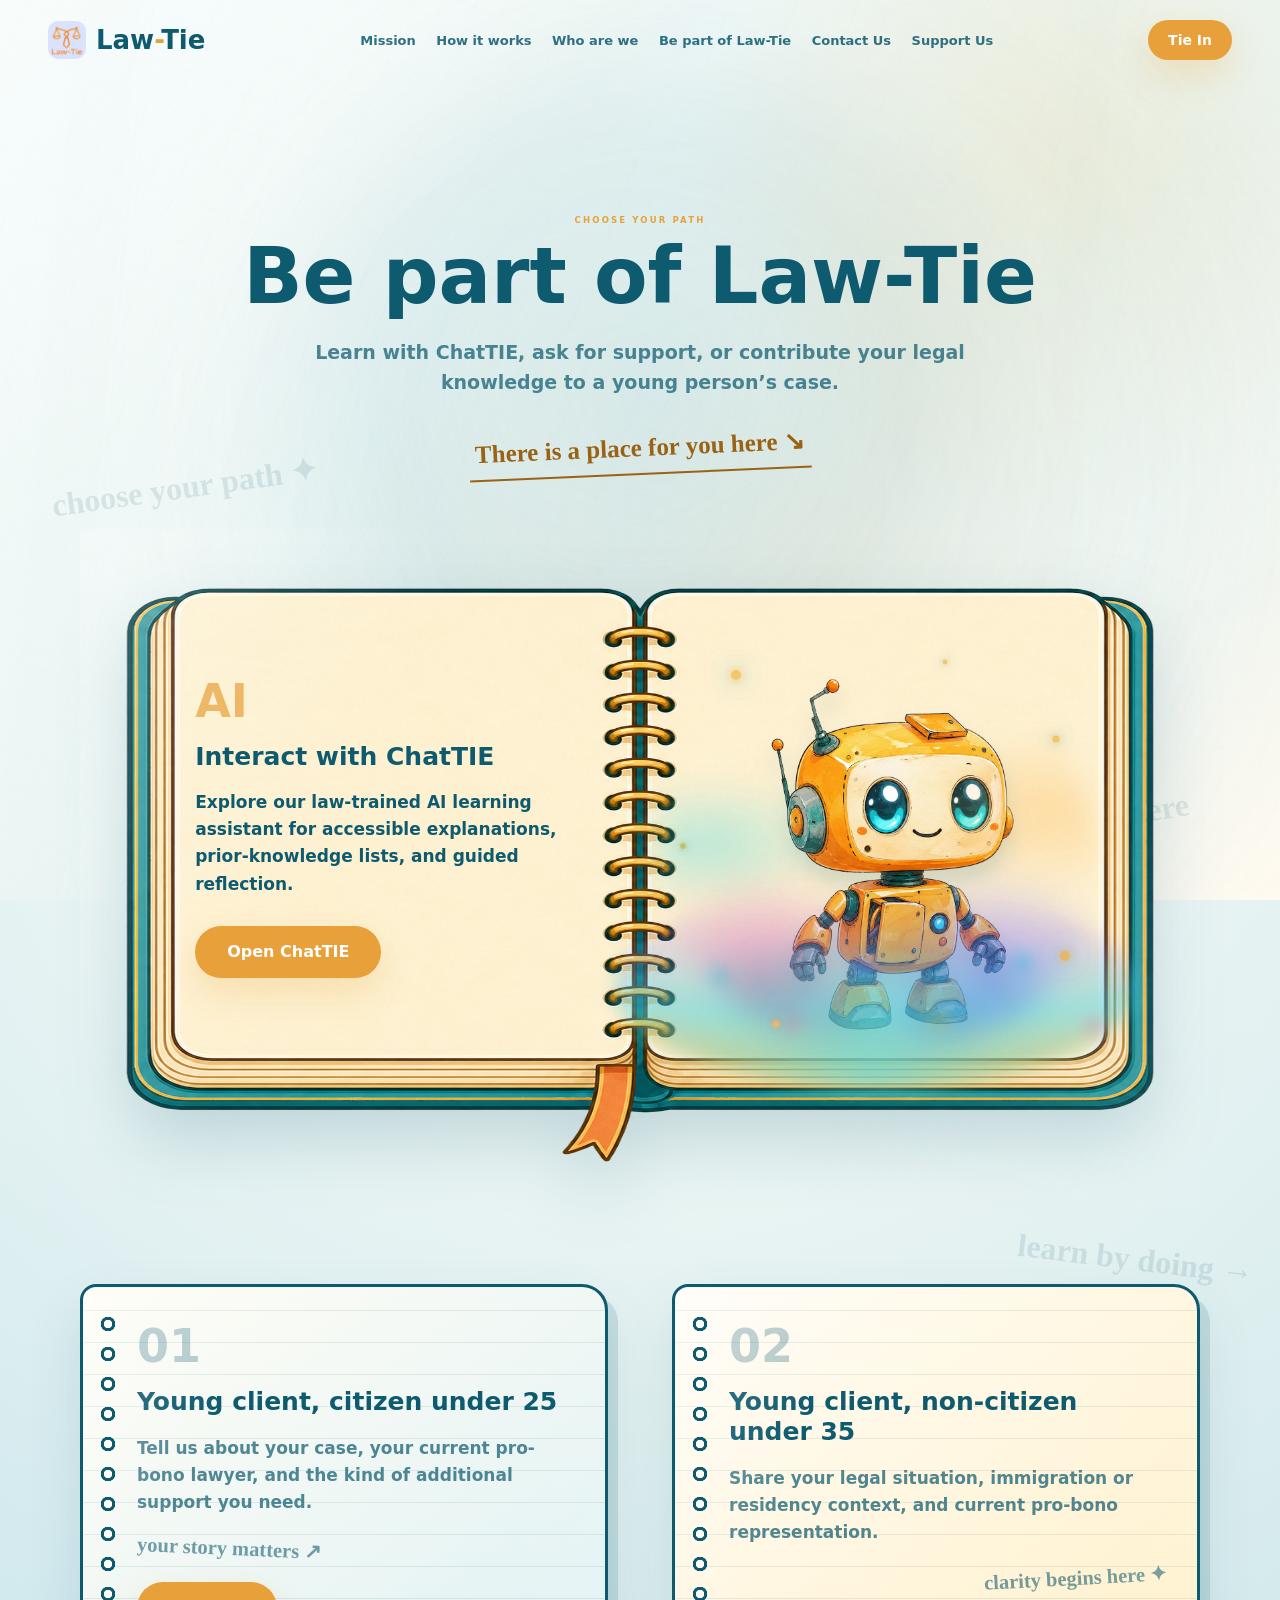
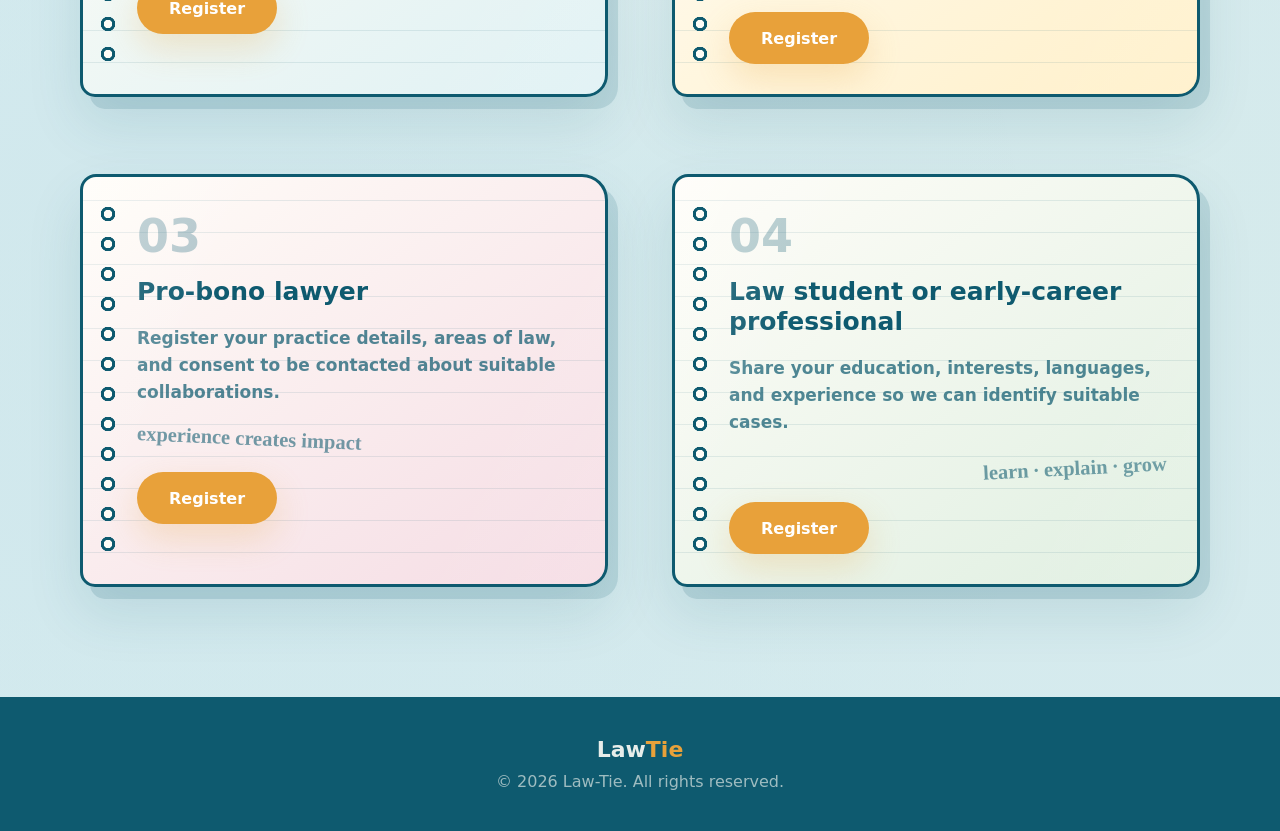
==== commit be3da37a: "notebook addition" ====
--- a/be-part.html
+++ b/be-part.html
@@ -20,8 +20,8 @@
         <div class="section-title reveal"><span class="eyebrow">Choose your path</span><h1>Be part of Law-Tie</h1><p class="section-lede">Learn with ChatTIE, ask for support, or contribute your legal knowledge to a young person’s case.</p><aside class="handwritten-note handwritten-note--gold">There is a place for you here ↘</aside></div>
         <div class="join-options notebook-options">
           <article class="signup-card signup-card--featured reveal">
+            <img class="chattie-diary-art" src="media/chattie-diary-straight.png" alt="" aria-hidden="true" />
             <div class="chattie-feature-copy"><span>AI</span><h2>Interact with ChatTIE</h2><p>Explore our law-trained AI learning assistant for accessible explanations, prior-knowledge lists, and guided reflection.</p><a class="button" href="chattie.html">Open ChatTIE</a></div>
-            <div class="diary-rings" aria-hidden="true"><i></i><i></i><i></i><i></i><i></i><i></i><i></i></div>
             <div class="chattie-avatar chattie-avatar--robot" tabindex="0" aria-label="ChatTIE assistant">
               <img src="media/chattie-cute-robot-transparent.png" alt="" />
               <div class="chattie-speech" role="status">Hi, I am ChatTIE,<br />how can I help you?</div>
--- a/styles.css
+++ b/styles.css
@@ -487,7 +487,7 @@
     180deg,
     transparent,
     rgba(223, 246, 246, 0.34) 58%,
-    rgba(223, 246, 246, 0.82)
+    #e4f6f5 100%
   );
   pointer-events: none;
 }
@@ -538,7 +538,7 @@
   align-items: start;
   gap: 64px;
   max-width: 1280px;
-  margin: 0 auto;
+  margin: -2px auto 0;
   padding: 112px 32px 8px;
 }
 
@@ -549,6 +549,8 @@
   z-index: -1;
   width: 100vw;
   background:
+    linear-gradient(180deg, #e4f6f5 0, transparent 130px),
+    linear-gradient(180deg, transparent calc(100% - 150px), #e7f6f4 100%),
     radial-gradient(circle at 18% 82%, rgba(var(--gold-rgb), 0.22), transparent 20%),
     radial-gradient(circle at 78% 92%, rgba(137, 220, 226, 0.38), transparent 23%),
     radial-gradient(circle at 50% 88%, rgba(var(--cream-rgb), 0.92), transparent 36%),
@@ -637,11 +639,48 @@
 
 .animation-showcase {
   position: relative;
+  margin-top: -2px;
   min-height: 280vh;
   padding: calc(50vh - 340px) clamp(32px, 5vw, 72px) 96px;
   background:
     radial-gradient(circle at 60% 35%, rgba(var(--cream-rgb), 0.84), transparent 38%),
     linear-gradient(115deg, rgba(var(--sky-rgb), 0.22), rgba(var(--background-rgb), 0.98));
+}
+
+.animation-showcase::before,
+.animation-showcase::after {
+  content: "";
+  position: absolute;
+  right: 0;
+  left: 0;
+  z-index: 0;
+  height: 220px;
+  pointer-events: none;
+}
+
+.animation-showcase::before {
+  top: 0;
+  background: linear-gradient(
+    180deg,
+    #e5f6f5 0,
+    rgba(229, 246, 245, 0.82) 42%,
+    transparent 100%
+  );
+}
+
+.animation-showcase::after {
+  bottom: 0;
+  background: linear-gradient(
+    0deg,
+    #f7f4e8 0,
+    rgba(var(--sky-rgb), 0.16) 48%,
+    transparent 100%
+  );
+}
+
+.animation-showcase > * {
+  position: relative;
+  z-index: 1;
 }
 
 .work-copy {
@@ -650,6 +689,8 @@
   margin-top: -2px;
   padding: 0 clamp(24px, 5vw, 72px) 36px;
   background:
+    linear-gradient(180deg, #e7f6f4 0, transparent 150px),
+    linear-gradient(180deg, transparent calc(100% - 170px), #f4fbfb 100%),
     radial-gradient(circle at 18% 14%, rgba(var(--gold-rgb), 0.22), transparent 20%),
     radial-gradient(circle at 78% 28%, rgba(137, 220, 226, 0.38), transparent 23%),
     radial-gradient(circle at 50% 18%, rgba(var(--cream-rgb), 0.92), transparent 36%),
@@ -1323,14 +1364,15 @@
 
 .process {
   position: relative;
+  margin-top: -2px;
   padding: 96px 24px;
   background:
     linear-gradient(
       180deg,
-      rgba(var(--background-rgb), 0) 0,
+      #f4fbfb 0,
       rgba(var(--cream-rgb), 0.24) 18%,
       rgba(var(--cream-rgb), 0.28) 76%,
-      rgba(var(--ink-rgb), 0.12) 100%
+      #d7e4e5 100%
     );
 }
 
@@ -1439,21 +1481,26 @@
 }
 
 .impact {
+  margin-top: -2px;
   padding: 96px 24px;
   background:
     linear-gradient(
       180deg,
-      rgba(var(--ink-rgb), 0.12) 0,
-      rgba(var(--ink-rgb), 0.72) 86px,
-      var(--ink) 180px,
-      var(--ink) calc(100% - 170px),
-      rgba(var(--ink-rgb), 0.7) calc(100% - 76px),
-      rgba(var(--ink-rgb), 0.08) 100%
+      #d7e4e5 0,
+      rgba(var(--orange-rgb), 0.78) 86px,
+      var(--orange) 180px,
+      var(--orange) calc(100% - 170px),
+      rgba(var(--orange-rgb), 0.72) calc(100% - 76px),
+      #e5f6f5 100%
     );
 }
 
 .impact .section-title h2 {
   color: #fff;
+}
+
+.impact .eyebrow {
+  color: var(--ink);
 }
 
 .stats {
@@ -1466,32 +1513,80 @@
 
 .stat {
   position: relative;
+  z-index: 1;
   min-height: 230px;
-  padding: 32px;
-  border: 1px solid rgba(var(--sky-rgb), 0.18);
-  border-radius: 24px;
-  background: rgba(var(--ink-rgb), 0.85);
-  box-shadow: 0 18px 45px rgba(0, 0, 0, 0.18);
+  padding: 38px 34px 42px;
+  border: 3px solid var(--ink);
+  color: var(--ink);
+  background: #fff;
+  box-shadow:
+    8px 10px 0 rgba(var(--ink-rgb), 0.18),
+    0 20px 42px rgba(var(--ink-rgb), 0.14);
 }
 
 .stat::before {
+  content: none;
+}
+
+.stat::after {
   content: "";
   position: absolute;
-  top: 0;
-  left: 24px;
-  right: 24px;
-  height: 2px;
-  background: linear-gradient(90deg, var(--orange), var(--gold));
+  z-index: -1;
+  width: 38px;
+  height: 38px;
+  border-right: 3px solid var(--ink);
+  border-bottom: 3px solid var(--ink);
+  background: #fff;
+}
+
+.stat:nth-child(1) {
+  border-radius: 58px 28px 66px 34px;
+}
+
+.stat:nth-child(1)::after {
+  right: 38px;
+  bottom: -19px;
+  transform: skewX(-18deg) rotate(35deg);
+}
+
+.stat:nth-child(2) {
+  border-radius: 30px 72px 34px 62px;
+}
+
+.stat:nth-child(2)::after {
+  bottom: -18px;
+  left: 34px;
+  transform: skewX(15deg) rotate(52deg);
+}
+
+.stat:nth-child(3) {
+  border-radius: 50% 34px 46px 38px / 34px 52px 42px 54px;
+}
+
+.stat:nth-child(3)::after {
+  top: 38px;
+  right: -20px;
+  transform: skewY(-16deg) rotate(-42deg);
+}
+
+.stat:nth-child(4) {
+  border-radius: 38px 46% 34px 58px / 58px 36px 54px 40px;
+}
+
+.stat:nth-child(4)::after {
+  bottom: -17px;
+  left: 50%;
+  transform: translateX(-50%) skewX(-12deg) rotate(45deg);
 }
 
 .stat strong {
-  color: var(--orange);
+  color: var(--ink);
   font-size: clamp(42px, 5vw, 58px);
   line-height: 1;
 }
 
 .stat p {
-  color: rgba(var(--cream-rgb), 0.75);
+  color: rgba(var(--ink-rgb), 0.78);
   font-size: 14px;
   line-height: 1.65;
 }
@@ -1501,10 +1596,19 @@
   display: grid;
   place-items: center;
   min-height: 620px;
+  margin-top: -2px;
   padding: 112px 24px;
   overflow: hidden;
   text-align: center;
-  background: rgba(var(--cream-rgb), 0.35);
+  background:
+    linear-gradient(
+      180deg,
+      #f7f4e8 0,
+      rgba(var(--sky-rgb), 0.14) 34%,
+      rgba(var(--cream-rgb), 0.35) 70%,
+      rgba(var(--ink-rgb), 0.18) 88%,
+      var(--ink) 100%
+    );
 }
 
 .join-ribbon {
@@ -1767,62 +1871,30 @@
   grid-column: 1 / -1;
   grid-template-columns: minmax(0, 1fr) minmax(320px, 0.9fr);
   align-items: center;
-  min-height: 480px;
-  padding: clamp(34px, 5vw, 58px);
-  overflow: hidden;
-  border: 3px solid var(--ink);
-  border-radius: 22px 34px 26px 18px;
+  min-height: clamp(570px, 53vw, 710px);
+  padding: clamp(90px, 10vw, 138px) clamp(76px, 9vw, 128px) clamp(105px, 11vw, 150px);
+  overflow: visible;
+  border: 0;
+  border-radius: 0;
   color: var(--ink);
-  background:
-    repeating-linear-gradient(0deg, transparent 0 31px, rgba(var(--ink-rgb), 0.1) 31px 32px),
-    linear-gradient(90deg, #fffdf3 0 49.35%, #dfd2b8 49.5% 50.5%, #fff9e9 50.65% 100%);
-  box-shadow:
-    6px 6px 0 #fff7de,
-    10px 10px 0 #cdbf9f,
-    14px 14px 0 #f8edcf,
-    19px 19px 0 #d5aa6c,
-    22px 22px 0 rgba(var(--ink-rgb), 0.88),
-    0 28px 60px rgba(var(--ink-rgb), 0.18),
-    inset 18px 0 30px rgba(255, 255, 255, 0.5),
-    inset -18px 0 30px rgba(var(--gold-rgb), 0.1);
+  background: transparent;
+  box-shadow: none;
 }
 
 .signup-card--featured::before {
-  content: "";
-  position: absolute;
-  top: 0;
-  bottom: 0;
-  left: 50%;
-  z-index: 1;
-  width: 14px;
-  background:
-    linear-gradient(90deg, transparent, rgba(var(--ink-rgb), 0.13), rgba(255, 255, 255, 0.75), rgba(var(--ink-rgb), 0.1), transparent);
-  transform: translateX(-50%);
+  content: none;
+}
+
+.chattie-diary-art {
+  position: absolute;
+  inset: 0;
+  z-index: 0;
+  width: 100%;
+  height: 100%;
+  max-width: none;
+  object-fit: fill;
+  filter: drop-shadow(0 28px 34px rgba(var(--ink-rgb), 0.2));
   pointer-events: none;
-}
-
-.diary-rings {
-  position: absolute;
-  top: 28px;
-  bottom: 28px;
-  left: 50%;
-  z-index: 6;
-  display: flex;
-  flex-direction: column;
-  justify-content: space-around;
-  width: 46px;
-  transform: translateX(-50%);
-  pointer-events: none;
-}
-
-.diary-rings i {
-  display: block;
-  width: 44px;
-  height: 17px;
-  border: 3px solid #806f57;
-  border-radius: 999px;
-  background: linear-gradient(180deg, #fff9e8, #c9b58f 46%, #f8edcf 52%, #86765f);
-  box-shadow: 0 3px 4px rgba(var(--ink-rgb), 0.22);
 }
 
 .notebook-options > .signup-card:not(.signup-card--featured) {
@@ -1917,7 +1989,7 @@
   display: grid;
   justify-items: start;
   gap: 18px;
-  max-width: 560px;
+  max-width: 470px;
   padding-right: clamp(46px, 4vw, 66px);
 }
 
@@ -3249,6 +3321,7 @@
   display: grid;
   justify-items: center;
   gap: 10px;
+  margin-top: -2px;
   padding: 40px 24px;
   color: rgba(var(--cream-rgb), 0.9);
   background: var(--ink);
@@ -3276,20 +3349,13 @@
 }
 
 .signup-card--featured.reveal.visible {
-  transform: perspective(1500px) rotateX(1.3deg) rotateY(-1deg) rotateZ(-0.25deg);
-  transform-origin: 50% 58%;
-  transition: opacity 0.7s ease, transform 0.55s cubic-bezier(0.22, 1, 0.36, 1), box-shadow 0.55s ease;
+  transform: none;
+  transition: opacity 0.7s ease;
 }
 
 .signup-card--featured.reveal.visible:hover {
-  transform: perspective(1500px) rotateX(-0.4deg) rotateY(0.65deg) rotateZ(0.15deg) translateY(-5px);
-  box-shadow:
-    7px 8px 0 #fff7de,
-    12px 12px 0 #cdbf9f,
-    17px 17px 0 #f8edcf,
-    23px 23px 0 #d5aa6c,
-    27px 27px 0 rgba(var(--ink-rgb), 0.88),
-    0 34px 72px rgba(var(--ink-rgb), 0.22);
+  transform: none;
+  box-shadow: none;
 }
 
 @keyframes sparkle {
@@ -3719,11 +3785,10 @@
   }
 
   .signup-card--featured {
-    grid-template-columns: 1fr;
-    min-height: 660px;
-    background:
-      repeating-linear-gradient(0deg, transparent 0 31px, rgba(var(--ink-rgb), 0.1) 31px 32px),
-      linear-gradient(180deg, #fffdf3 0 49.35%, #dfd2b8 49.5% 50.5%, #fff9e9 50.65% 100%);
+    grid-template-columns: minmax(0, 1fr) minmax(180px, 0.82fr);
+    min-height: clamp(430px, 76vw, 620px);
+    padding: clamp(66px, 11vw, 92px) clamp(44px, 9vw, 72px) clamp(78px, 13vw, 108px);
+    background: transparent;
   }
 
   .signup-card--featured.reveal.visible,
@@ -3732,38 +3797,20 @@
   }
 
   .signup-card--featured::before {
-    top: 50%;
-    right: 0;
-    bottom: auto;
-    left: 0;
-    width: auto;
-    height: 14px;
-    background:
-      linear-gradient(180deg, transparent, rgba(var(--ink-rgb), 0.13), rgba(255, 255, 255, 0.75), rgba(var(--ink-rgb), 0.1), transparent);
-    transform: translateY(-50%);
+    content: none;
   }
 
   .chattie-avatar {
-    grid-row: 2;
-    width: min(100%, 310px);
-    min-height: 280px;
-    margin: 18px auto -18px;
-  }
-
-  .diary-rings {
-    top: 50%;
-    right: 24px;
-    bottom: auto;
-    left: 24px;
-    flex-direction: row;
-    width: auto;
-    height: 44px;
-    transform: translateY(-50%);
-  }
-
-  .diary-rings i {
-    width: 17px;
-    height: 42px;
+    grid-row: 1;
+    width: min(100%, 270px);
+    min-height: 230px;
+    margin: 0 auto -18px;
+  }
+
+  .chattie-feature-copy {
+    gap: 10px;
+    padding-right: 18px;
+    transform: scale(0.92);
   }
 
   .page-support .signup-card:nth-child(n),
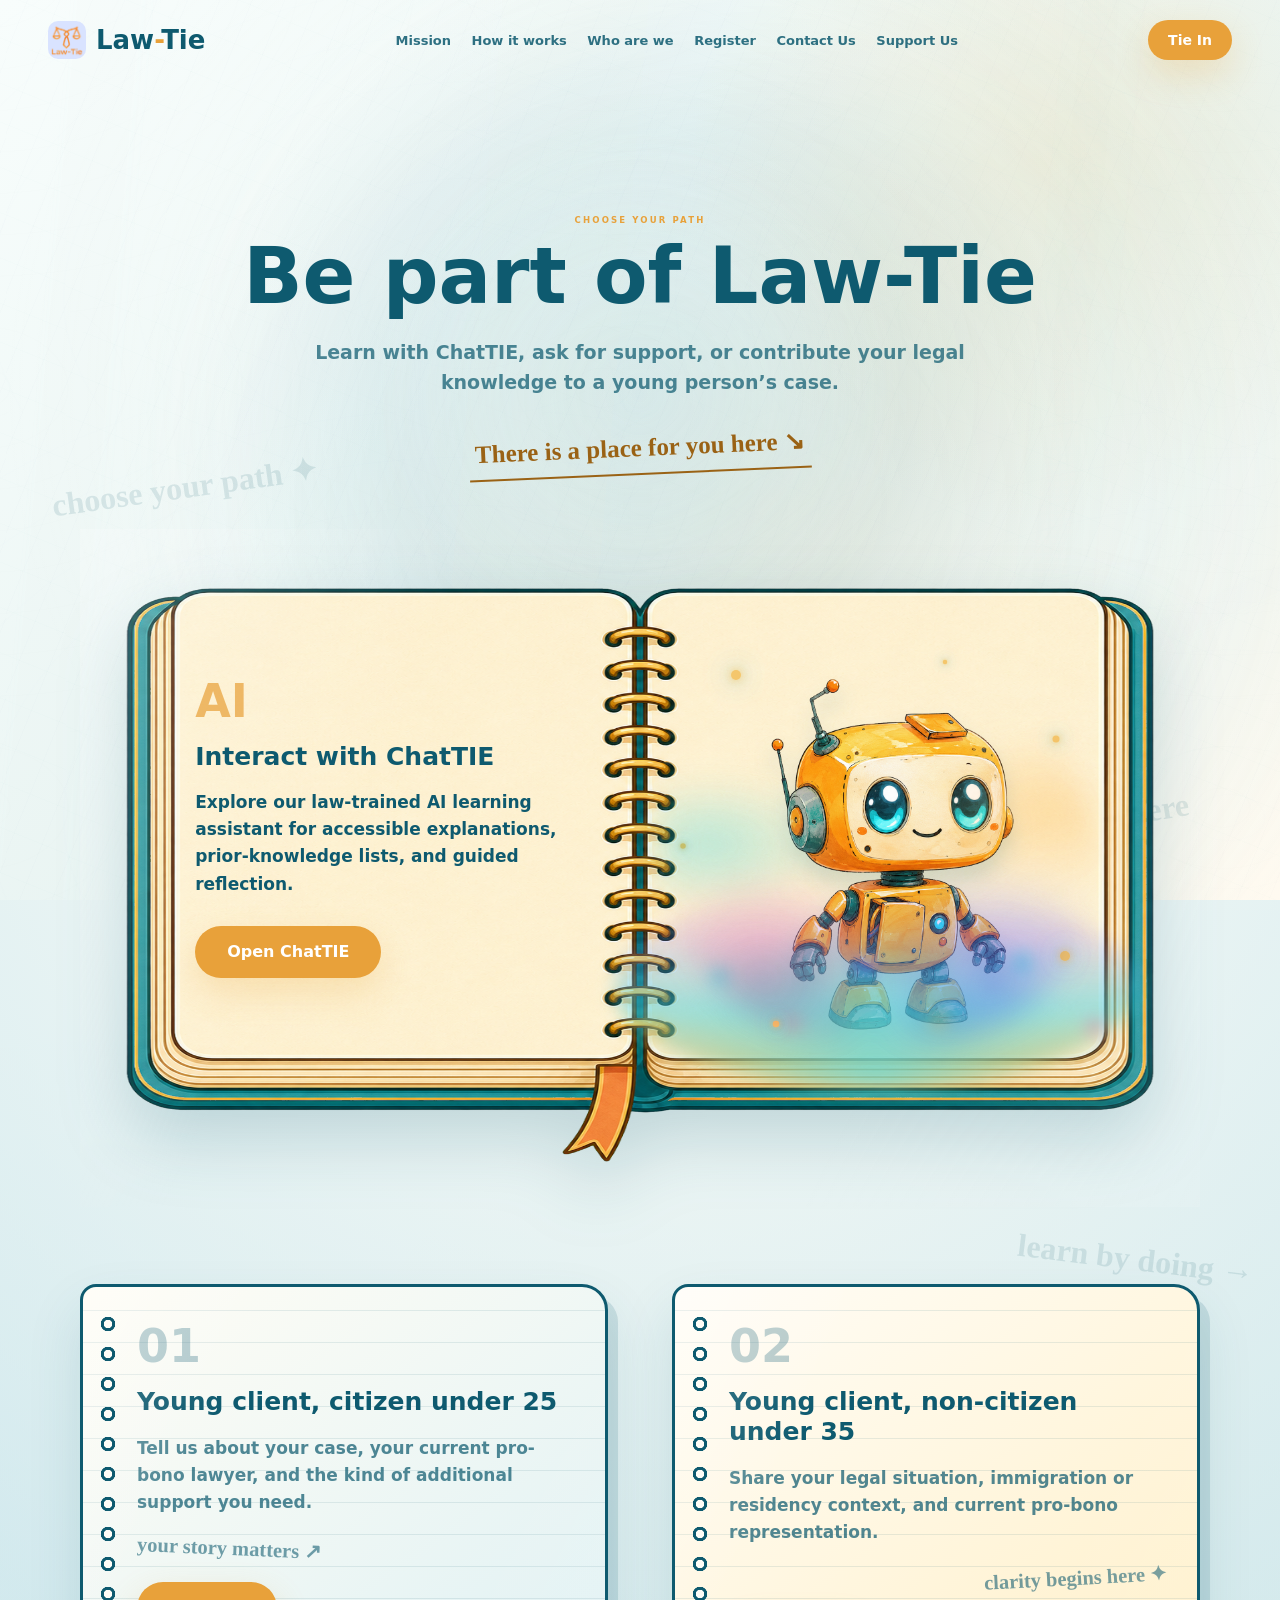
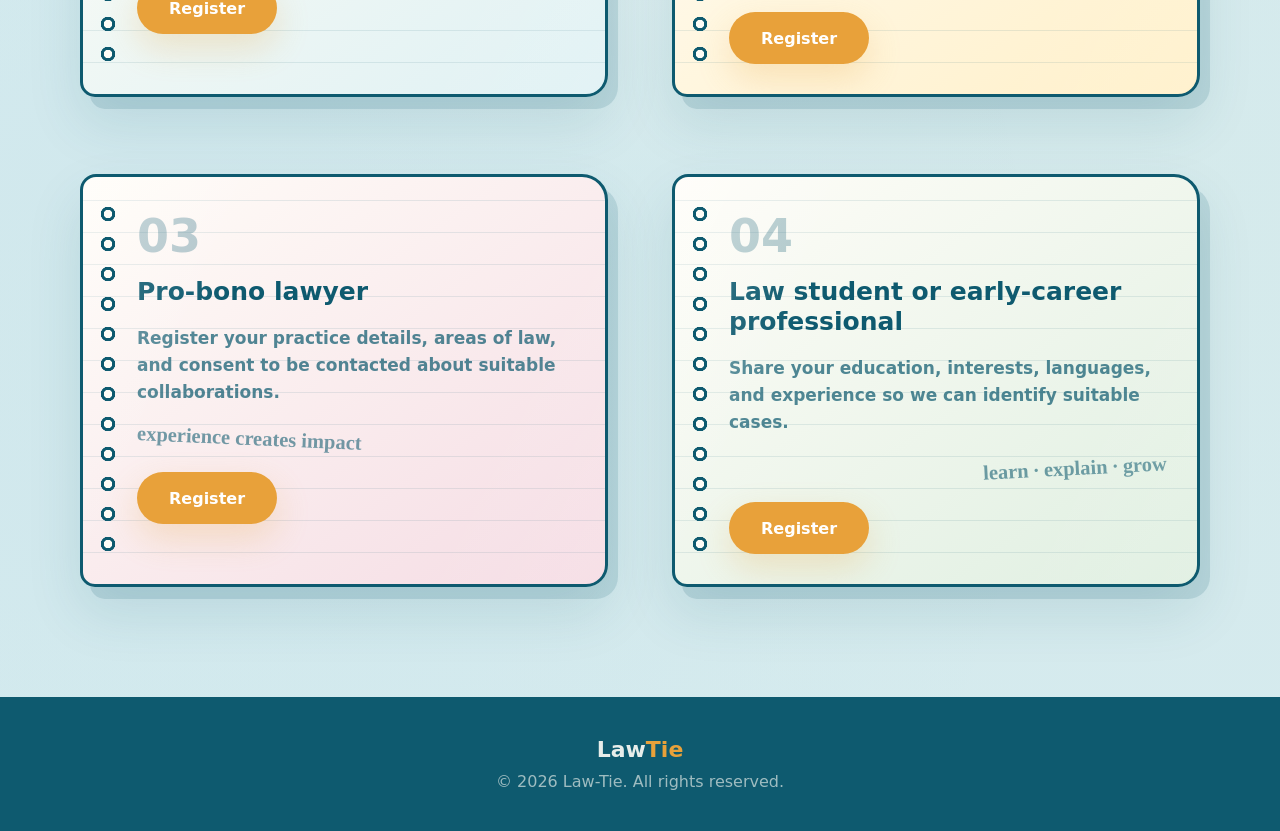
==== commit 4b727e99: "Jul 27, 2026, 8:31 PM" ====
--- a/be-part.html
+++ b/be-part.html
@@ -11,7 +11,7 @@
     <div class="cursor-bg" aria-hidden="true"><div class="cursor-bg__glow"></div><div class="cursor-bg__focus"></div><div class="cursor-bg__sheet"></div><div class="cursor-bg__ribbons"></div><div class="cursor-bg__engraving"></div><div class="cursor-bg__threads"></div></div>
     <nav class="nav" id="nav">
       <a class="brand" href="index.html#hero"><img src="media/law-tie-logo-with-bg.png" alt="Law-Tie logo" /><span>Law<span>-</span>Tie</span></a>
-      <div class="nav-links"><a href="index.html#mission">Mission</a><a href="index.html#how-it-works">How it works</a><a href="team.html">Who are we</a><a href="be-part.html" aria-current="page">Be part of Law-Tie</a><a href="contact.html">Contact Us</a><a href="how-to-help.html">Support Us</a></div>
+      <div class="nav-links"><a href="index.html#mission">Mission</a><a href="index.html#how-it-works">How it works</a><a href="team.html">Who are we</a><a href="be-part.html" aria-current="page">Register</a><a href="contact.html">Contact Us</a><a href="how-to-help.html">Support Us</a></div>
       <a class="button button-small" href="sign-up.html">Tie In</a>
     </nav>
     <main class="page-main">
--- a/styles.css
+++ b/styles.css
@@ -1369,10 +1369,10 @@
   background:
     linear-gradient(
       180deg,
-      #f4fbfb 0,
+      #d7e4e5 0,
       rgba(var(--cream-rgb), 0.24) 18%,
       rgba(var(--cream-rgb), 0.28) 76%,
-      #d7e4e5 100%
+      #e5f6f5 100%
     );
 }
 
@@ -1486,12 +1486,12 @@
   background:
     linear-gradient(
       180deg,
-      #d7e4e5 0,
+      #f4fbfb 0,
       rgba(var(--orange-rgb), 0.78) 86px,
       var(--orange) 180px,
       var(--orange) calc(100% - 170px),
       rgba(var(--orange-rgb), 0.72) calc(100% - 76px),
-      #e5f6f5 100%
+      #d7e4e5 100%
     );
 }
 
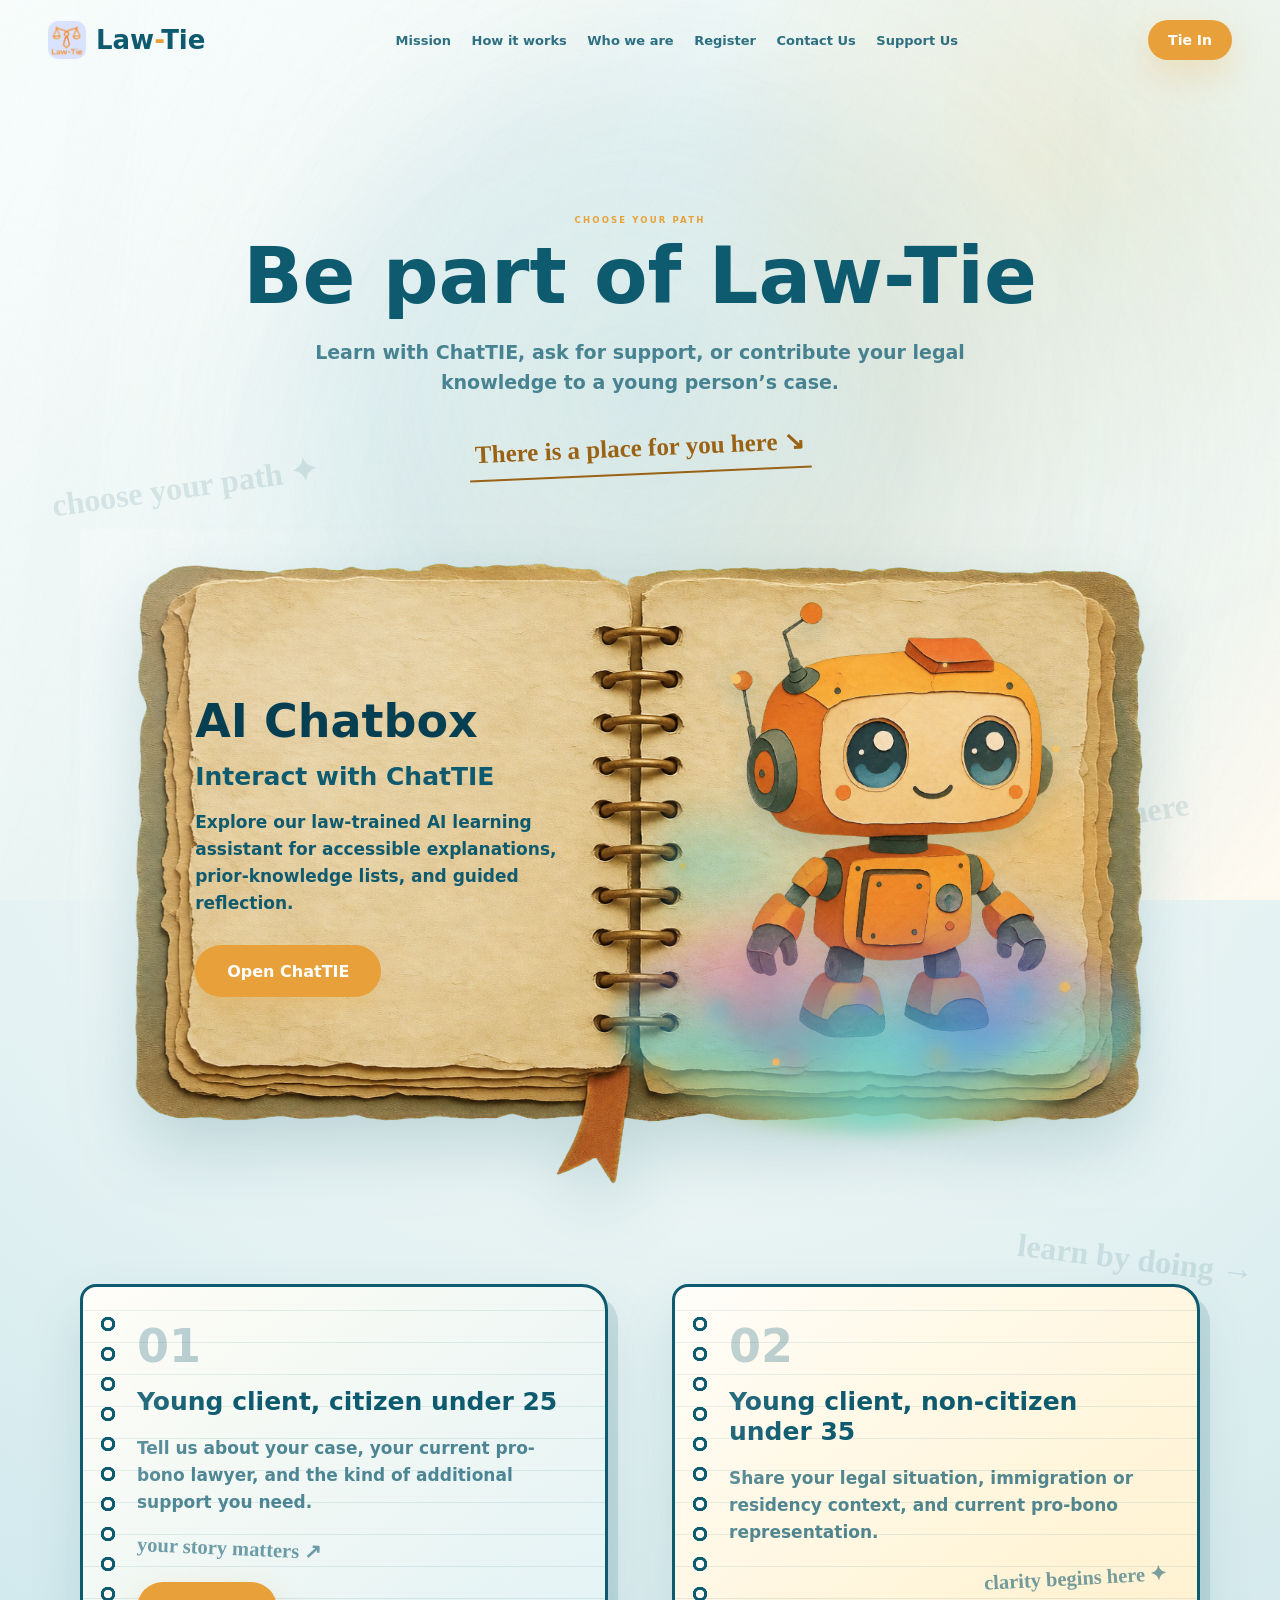
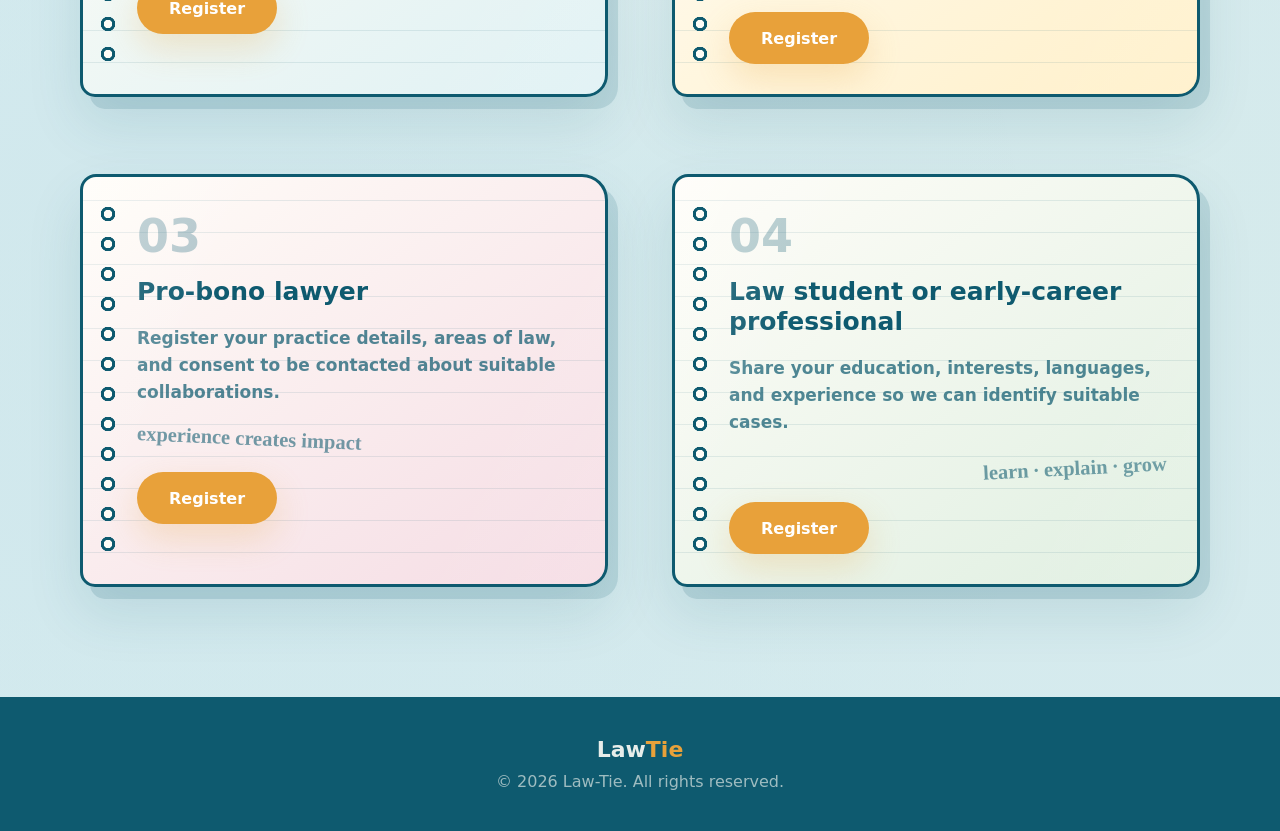
==== commit db63d6c0: "robot" ====
--- a/be-part.html
+++ b/be-part.html
@@ -11,7 +11,7 @@
     <div class="cursor-bg" aria-hidden="true"><div class="cursor-bg__glow"></div><div class="cursor-bg__focus"></div><div class="cursor-bg__sheet"></div><div class="cursor-bg__ribbons"></div><div class="cursor-bg__engraving"></div><div class="cursor-bg__threads"></div></div>
     <nav class="nav" id="nav">
       <a class="brand" href="index.html#hero"><img src="media/law-tie-logo-with-bg.png" alt="Law-Tie logo" /><span>Law<span>-</span>Tie</span></a>
-      <div class="nav-links"><a href="index.html#mission">Mission</a><a href="index.html#how-it-works">How it works</a><a href="team.html">Who are we</a><a href="be-part.html" aria-current="page">Register</a><a href="contact.html">Contact Us</a><a href="how-to-help.html">Support Us</a></div>
+      <div class="nav-links"><a href="index.html#mission">Mission</a><a href="index.html#how-it-works">How it works</a><a href="team.html">Who we are</a><a href="be-part.html" aria-current="page">Register</a><a href="contact.html">Contact Us</a><a href="how-to-help.html">Support Us</a></div>
       <a class="button button-small" href="sign-up.html">Tie In</a>
     </nav>
     <main class="page-main">
@@ -20,10 +20,10 @@
         <div class="section-title reveal"><span class="eyebrow">Choose your path</span><h1>Be part of Law-Tie</h1><p class="section-lede">Learn with ChatTIE, ask for support, or contribute your legal knowledge to a young person’s case.</p><aside class="handwritten-note handwritten-note--gold">There is a place for you here ↘</aside></div>
         <div class="join-options notebook-options">
           <article class="signup-card signup-card--featured reveal">
-            <img class="chattie-diary-art" src="media/chattie-diary-straight.png" alt="" aria-hidden="true" />
-            <div class="chattie-feature-copy"><span>AI</span><h2>Interact with ChatTIE</h2><p>Explore our law-trained AI learning assistant for accessible explanations, prior-knowledge lists, and guided reflection.</p><a class="button" href="chattie.html">Open ChatTIE</a></div>
+            <img class="chattie-diary-art" src="media/register-notebook-upload-transparent.png" alt="" aria-hidden="true" />
+            <div class="chattie-feature-copy"><span>AI Chatbox</span><h2>Interact with ChatTIE</h2><p>Explore our law-trained AI learning assistant for accessible explanations, prior-knowledge lists, and guided reflection.</p><a class="button" href="chattie.html">Open ChatTIE</a></div>
             <div class="chattie-avatar chattie-avatar--robot" tabindex="0" aria-label="ChatTIE assistant">
-              <img src="media/chattie-cute-robot-transparent.png" alt="" />
+              <img src="media/chattie-happy-robot-upload-transparent.png" alt="" />
               <div class="chattie-speech" role="status">Hi, I am ChatTIE,<br />how can I help you?</div>
               <div class="avatar-magic"><i></i><i></i><i></i><i></i><i></i><i></i></div>
             </div>
--- a/styles.css
+++ b/styles.css
@@ -454,7 +454,7 @@
   justify-items: center;
   gap: 7px;
   transform: translateX(-50%);
-  color: rgba(var(--ink-rgb), 0.55);
+  color: var(--ink);
   font-size: 10px;
   font-weight: 900;
   letter-spacing: 0.12em;
@@ -585,8 +585,8 @@
 
 .mission-todo-note {
   position: relative;
-  right: 80px;
-  width: min(235%, 1560px);
+  right: 42px;
+  width: min(180%, 1080px);
   max-width: none;
   margin-top: 34px;
   filter: drop-shadow(0 18px 28px rgba(var(--ink-rgb), 0.14));
@@ -699,12 +699,7 @@
 
 .work-copy::before,
 .work-copy::after {
-  content: "";
-  position: absolute;
-  z-index: 0;
-  border-radius: 50%;
-  pointer-events: none;
-  filter: blur(2px);
+  content: none;
 }
 
 .work-copy::before {
@@ -728,10 +723,7 @@
 }
 
 .work-magic {
-  position: absolute;
-  inset: 0;
-  z-index: 1;
-  pointer-events: none;
+  display: none;
 }
 
 .work-magic i {
@@ -750,34 +742,58 @@
 .work-magic i:nth-child(4) { top: 61%; right: 8%; animation-delay: 2.4s; transform: scale(0.55); }
 .work-magic i:nth-child(5) { top: 79%; left: 22%; animation-delay: 3.2s; transform: scale(0.75); }
 
-.work-intro {
-  position: absolute;
-  left: calc(clamp(360px, 34vw, 570px) + 260px);
-  top: calc(clamp(170px, 20vw, 265px) + 340px);
-  z-index: 6;
-  width: min(440px, 42vw);
-  text-align: right;
+.mission-robot-callout {
+  position: absolute;
+  top: calc(clamp(170px, 20vw, 265px) + 320px);
+  right: clamp(210px, 20vw, 360px);
+  left: auto;
+  z-index: 8;
+  width: min(27vw, 340px);
+  pointer-events: none;
 }
 
 #how-it-works {
   scroll-margin-top: 110px;
 }
 
-.work-intro h2 {
+.mission-robot-callout img {
+  width: 100%;
+  max-width: none;
+  filter: drop-shadow(0 24px 30px rgba(var(--ink-rgb), 0.2));
+  animation: mission-robot-float 4.8s ease-in-out infinite;
+}
+
+.mission-robot-speech {
+  position: absolute;
+  top: 31%;
+  left: 72%;
+  z-index: 3;
+  width: min(32vw, 420px);
+  animation: speech-bubble-float 4.2s ease-in-out infinite;
+}
+
+.mission-robot-speech img {
+  width: 100%;
+  max-width: none;
+  filter: drop-shadow(0 16px 18px rgba(var(--ink-rgb), 0.16));
+  animation: none;
+}
+
+.mission-robot-speech p {
+  position: absolute;
+  top: 15%;
+  left: 10%;
+  display: grid;
+  place-items: center;
+  width: 80%;
+  height: 48%;
   margin: 0;
   color: var(--ink);
-  font-size: clamp(44px, 7vw, 86px);
-  line-height: 1;
-  letter-spacing: 0;
-}
-
-.work-intro p {
-  margin: 18px 0 0;
-  color: var(--orange);
-  font-size: clamp(16px, 1.7vw, 22px);
-  font-weight: 900;
-  letter-spacing: 0.12em;
-  text-transform: uppercase;
+  font-family: "Noteworthy", "Chalkboard SE", "Segoe Print", cursive;
+  font-size: clamp(15px, 1.35vw, 21px);
+  font-weight: 800;
+  line-height: 1.16;
+  text-align: center;
 }
 
 /* Stacking Cards Section */
@@ -794,18 +810,53 @@
 
 .stack-visuals {
   position: absolute;
-  top: calc(50vh - 210px);
+  top: calc(50vh - 260px);
   left: var(--visual-left);
-  width: min(34vw, 420px);
-  height: 420px;
+  width: min(42vw, 560px);
+  height: 520px;
   transform: translateX(-50%);
   z-index: 4;
   pointer-events: none;
 }
 
+.stack-visuals::before,
+.stack-visuals::after {
+  content: "";
+  position: absolute;
+  pointer-events: none;
+}
+
+.stack-visuals::before {
+  inset: 4% -8%;
+  border-radius: 50%;
+  background:
+    radial-gradient(circle at 50% 54%, rgba(95, 214, 225, 0.34), transparent 43%),
+    radial-gradient(circle at 34% 42%, rgba(255, 187, 58, 0.32), transparent 30%),
+    radial-gradient(circle at 68% 64%, rgba(238, 112, 166, 0.26), transparent 29%);
+  filter: blur(14px);
+  animation: stack-visual-aura 4.8s ease-in-out infinite alternate;
+}
+
+.stack-visuals::after {
+  inset: -2% -5%;
+  z-index: 3;
+  background:
+    radial-gradient(circle at 8% 34%, #f4c66c 0 3px, transparent 4px),
+    radial-gradient(circle at 18% 74%, #54c9d8 0 4px, transparent 5px),
+    radial-gradient(circle at 30% 13%, #ef7fac 0 3px, transparent 4px),
+    radial-gradient(circle at 50% 6%, #f4c66c 0 4px, transparent 5px),
+    radial-gradient(circle at 72% 18%, #62d1de 0 3px, transparent 4px),
+    radial-gradient(circle at 88% 38%, #ef8bac 0 4px, transparent 5px),
+    radial-gradient(circle at 92% 72%, #f4c66c 0 3px, transparent 4px),
+    radial-gradient(circle at 66% 92%, #54c9d8 0 4px, transparent 5px),
+    radial-gradient(circle at 35% 94%, #ef7fac 0 3px, transparent 4px);
+  filter: drop-shadow(0 0 7px rgba(255, 190, 70, 0.72));
+  animation: stack-visual-sparkles 5.2s ease-in-out infinite;
+}
+
 .stack-visuals.is-pinned {
   position: fixed;
-  top: calc(50vh - 210px);
+  top: calc(50vh - 260px);
   left: var(--visual-left);
   transform: translateX(-50%);
   z-index: 19;
@@ -827,13 +878,15 @@
   object-fit: contain;
   opacity: 0;
   transform: translate(-50%, -50%) scale(0.92);
-  filter: drop-shadow(0 22px 34px rgba(var(--ink-rgb), 0.15));
+  filter:
+    drop-shadow(0 24px 34px rgba(var(--ink-rgb), 0.18))
+    drop-shadow(0 0 18px rgba(82, 207, 220, 0.22));
   transition: opacity 0.55s ease, transform 0.7s cubic-bezier(0.25, 1, 0.5, 1);
 }
 
 .stack-visual.is-current {
   opacity: 1;
-  transform: translate(-50%, -50%) scale(1);
+  transform: translate(-50%, -50%) scale(1.08);
 }
 
 .stack-visual.is-past {
@@ -917,31 +970,164 @@
 
 .stack-cards__item .inner {
   position: relative;
-  padding: 48px clamp(24px, 6vw, 56px);
+  height: 100%;
   border-radius: 18px;
-  box-shadow: 0 16px 45px rgba(var(--ink-rgb), 0.08);
-  border: 1px solid rgba(var(--ink-rgb), 0.05);
-  height: 100%;
+  cursor: pointer;
+  outline: none;
+  transform-style: preserve-3d;
+  transition: transform 0.72s cubic-bezier(0.22, 1, 0.36, 1);
+}
+
+.stack-cards__item.is-flipped .inner {
+  transform: rotateY(180deg);
+}
+
+.stack-cards__item .inner:focus-visible {
+  outline: 4px solid rgba(var(--orange-rgb), 0.75);
+  outline-offset: 6px;
+}
+
+.flashcard-face {
+  position: absolute;
+  inset: 0;
   display: flex;
   flex-direction: column;
   justify-content: center;
+  padding: 48px clamp(24px, 6vw, 56px);
   overflow: hidden;
-}
-
-/* Soft, curated warm colors for sticky notes */
-.stack-cards__item:nth-child(3) .inner {
-  background: #fffcf0; /* Light yellow sticky note */
-  border-left: 6px solid var(--orange);
-}
-
-.stack-cards__item:nth-child(2) .inner {
-  background: #f2fbfb; /* Light cyan sticky note */
-  border-left: 6px solid var(--ink);
-}
-
-.stack-cards__item:nth-child(1) .inner {
-  background: #fff7f7; /* Light warm-pink sticky note */
-  border-left: 6px solid #fe848f;
+  border: 1px solid rgba(var(--ink-rgb), 0.1);
+  border-radius: 18px;
+  background:
+    repeating-linear-gradient(0deg, transparent 0 33px, rgba(var(--ink-rgb), 0.055) 33px 34px),
+    linear-gradient(145deg, #fffefa, #f6f0df);
+  box-shadow:
+    0 3px 0 #e2d9c5,
+    0 7px 0 #f8f3e8,
+    0 11px 0 rgba(var(--ink-rgb), 0.14),
+    0 22px 45px rgba(var(--ink-rgb), 0.12);
+  backface-visibility: hidden;
+  -webkit-backface-visibility: hidden;
+}
+
+.flashcard-front {
+  align-items: center;
+  text-align: center;
+}
+
+.flashcard-front::before,
+.flashcard-back::before {
+  content: "";
+  position: absolute;
+  inset: 14px;
+  border: 1px solid rgba(var(--ink-rgb), 0.08);
+  border-radius: 12px;
+  pointer-events: none;
+}
+
+.flashcard-front span {
+  color: var(--orange);
+  font-size: 13px;
+  font-weight: 900;
+  letter-spacing: 0.2em;
+  text-transform: uppercase;
+}
+
+.flashcard-front h3 {
+  margin: 16px 0 12px;
+  font-size: clamp(54px, 7vw, 86px);
+  line-height: 0.95;
+}
+
+.flashcard-front small {
+  position: relative;
+  display: inline-block;
+  padding: 2px 3px 10px;
+  color: var(--ink);
+  font-family: "Noteworthy", "Chalkboard SE", "Segoe Print", cursive;
+  font-size: clamp(16px, 1.7vw, 21px);
+  font-weight: 700;
+  line-height: 1.15;
+  transform: rotate(-1deg);
+}
+
+.flashcard-front small::before {
+  content: "✎";
+  position: absolute;
+  bottom: -12px;
+  left: -3px;
+  z-index: 2;
+  color: #247f99;
+  font-family: Georgia, serif;
+  font-size: 20px;
+  line-height: 1;
+  transform: rotate(-12deg);
+  animation: flashcard-pencil-trace 2.6s ease-in-out infinite;
+}
+
+.flashcard-front small::after {
+  content: "";
+  position: absolute;
+  right: 0;
+  bottom: 1px;
+  left: 0;
+  height: 4px;
+  border-radius: 60% 45% 55% 40%;
+  background: linear-gradient(90deg, #1d6f87, #35bdd2 48%, #17677f);
+  clip-path: polygon(0 25%, 14% 4%, 30% 30%, 48% 8%, 66% 34%, 82% 10%, 100% 28%, 100% 80%, 84% 64%, 67% 90%, 48% 66%, 30% 92%, 14% 67%, 0 86%);
+  transform: scaleX(0);
+  transform-origin: left center;
+  animation: flashcard-underline-draw 2.6s ease-in-out infinite;
+}
+
+.flashcard-back {
+  transform: rotateY(180deg);
+}
+
+.flashcard-click-note {
+  position: absolute;
+  top: -74px;
+  right: 8px;
+  z-index: 90;
+  max-width: 360px;
+  color: var(--ink);
+  font-family: "Noteworthy", "Chalkboard SE", "Segoe Print", cursive;
+  font-size: clamp(19px, 2vw, 27px);
+  font-weight: 800;
+  line-height: 1.05;
+  transform: rotate(-3deg);
+  animation: note-float 3.4s ease-in-out infinite;
+  pointer-events: none;
+}
+
+.flashcard-click-note::after {
+  content: "";
+  position: absolute;
+  right: -8px;
+  bottom: -15px;
+  width: 42px;
+  height: 24px;
+  border-right: 3px solid currentColor;
+  border-bottom: 3px solid currentColor;
+  border-radius: 0 0 22px;
+  transform: rotate(20deg);
+}
+
+.stack-cards__item:nth-child(3) .flashcard-face {
+  background:
+    repeating-linear-gradient(0deg, transparent 0 33px, rgba(var(--orange-rgb), 0.07) 33px 34px),
+    linear-gradient(145deg, #fffef8, #fbf2dc);
+}
+
+.stack-cards__item:nth-child(2) .flashcard-face {
+  background:
+    repeating-linear-gradient(0deg, transparent 0 33px, rgba(var(--ink-rgb), 0.055) 33px 34px),
+    linear-gradient(145deg, #fffefa, #edf7f5);
+}
+
+.stack-cards__item:nth-child(1) .flashcard-face {
+  background:
+    repeating-linear-gradient(0deg, transparent 0 33px, rgba(218, 91, 118, 0.06) 33px 34px),
+    linear-gradient(145deg, #fffefa, #fbebef);
 }
 
 .stack-cards__item h3 {
@@ -951,11 +1137,164 @@
   font-weight: 800;
 }
 
+.stack-cards__item .flashcard-front h3 {
+  margin: 16px 0 12px;
+  font-size: clamp(54px, 7vw, 86px);
+  line-height: 0.95;
+}
+
 .stack-cards__item p {
   margin: 0;
   color: rgba(var(--ink-rgb), 0.82);
   font-size: clamp(16px, 1.8vw, 18.5px);
   line-height: 1.72;
+}
+
+.stack-cards__item .counter {
+  position: absolute;
+  top: 24px;
+  right: 28px;
+  font-size: 13px;
+  font-weight: 900;
+  color: rgba(var(--ink-rgb), 0.35);
+  letter-spacing: 0.08em;
+}
+
+.stack-cards__item .shadow {
+  position: absolute;
+  inset: 0;
+  border-radius: 18px;
+  background: rgba(var(--ink-rgb), 0.08);
+  filter: blur(9px);
+  transform: translateY(10px) scale(0.96);
+  z-index: -1;
+  pointer-events: none;
+}
+
+/* Interactive Card Transitions */
+
+/* Scroll Down Animations (Front Card goes to Back) */
+.scroll-down .pos-back {
+  animation: card-to-back 0.6s cubic-bezier(0.25, 1, 0.5, 1) forwards;
+}
+.scroll-down .pos-front {
+  animation: card-to-front-smooth 0.6s cubic-bezier(0.25, 1, 0.5, 1) forwards;
+}
+.scroll-down .pos-middle {
+  animation: card-to-middle-smooth 0.6s cubic-bezier(0.25, 1, 0.5, 1) forwards;
+}
+
+/* Scroll Up Animations (Back Card goes to Front) */
+.scroll-up .pos-front {
+  animation: card-back-to-front 0.6s cubic-bezier(0.25, 1, 0.5, 1) forwards;
+}
+.scroll-up .pos-middle {
+  animation: card-front-to-middle 0.6s cubic-bezier(0.25, 1, 0.5, 1) forwards;
+}
+.scroll-up .pos-back {
+  animation: card-middle-to-back 0.6s cubic-bezier(0.25, 1, 0.5, 1) forwards;
+}
+
+/* Front Card Hover Effect */
+.pos-front:hover .inner {
+  transform: scale(1.025);
+  box-shadow: 0 24px 50px rgba(var(--ink-rgb), 0.14);
+}
+
+/* KEYFRAMES FOR DECK CARD PEEL-STACKING */
+
+@keyframes card-to-back {
+  0% {
+    transform: translateY(0) scale(1) rotate(0deg);
+    z-index: 3;
+    opacity: 1;
+  }
+  45% {
+    transform: translateY(-105%) scale(0.95) rotate(-5deg);
+    z-index: 3;
+    opacity: 0.85;
+  }
+  50% {
+    z-index: 1;
+  }
+  100% {
+    transform: translateY(40px) scale(0.88) rotate(-1.5deg);
+    z-index: 1;
+    opacity: 0.7;
+  }
+}
+
+@keyframes card-to-front-smooth {
+  0% {
+    transform: translateY(20px) scale(0.94) rotate(1.2deg);
+    z-index: 2;
+    opacity: 0.9;
+  }
+  100% {
+    transform: translateY(0) scale(1) rotate(0deg);
+    z-index: 3;
+    opacity: 1;
+  }
+}
+
+@keyframes card-to-middle-smooth {
+  0% {
+    transform: translateY(40px) scale(0.88) rotate(-1.5deg);
+    z-index: 1;
+    opacity: 0.7;
+  }
+  100% {
+    transform: translateY(20px) scale(0.94) rotate(1.2deg);
+    z-index: 2;
+    opacity: 0.9;
+  }
+}
+
+@keyframes card-back-to-front {
+  0% {
+    transform: translateY(40px) scale(0.88) rotate(-1.5deg);
+    z-index: 1;
+    opacity: 0.7;
+  }
+  45% {
+    transform: translateY(-105%) scale(0.95) rotate(5deg);
+    z-index: 1;
+    opacity: 0.85;
+  }
+  50% {
+    z-index: 3;
+  }
+  100% {
+    transform: translateY(0) scale(1) rotate(0deg);
+    z-index: 3;
+    opacity: 1;
+  }
+}
+
+@keyframes card-front-to-middle {
+  0% {
+    transform: translateY(0) scale(1) rotate(0deg);
+    z-index: 3;
+    opacity: 1;
+  }
+  100% {
+    transform: translateY(20px) scale(0.94) rotate(1.2deg);
+    z-index: 2;
+    opacity: 0.9;
+  }
+}
+
+@keyframes card-middle-to-back {
+  0% {
+    transform: translateY(20px) scale(0.94) rotate(1.2deg);
+    z-index: 2;
+    opacity: 0.9;
+  }
+  100% {
+    transform: translateY(40px) scale(0.88) rotate(-1.5deg);
+    z-index: 1;
+    opacity: 0.7;
+  }
 }
 
 .stack-cards__item .counter {
@@ -979,166 +1318,9 @@
   pointer-events: none;
 }
 
-/* Interactive Card Transitions */
-
-/* Scroll Down Animations (Front Card goes to Back) */
-.scroll-down .pos-back {
-  animation: card-to-back 0.6s cubic-bezier(0.25, 1, 0.5, 1) forwards;
-}
-.scroll-down .pos-front {
-  animation: card-to-front-smooth 0.6s cubic-bezier(0.25, 1, 0.5, 1) forwards;
-}
-.scroll-down .pos-middle {
-  animation: card-to-middle-smooth 0.6s cubic-bezier(0.25, 1, 0.5, 1) forwards;
-}
-
-/* Scroll Up Animations (Back Card goes to Front) */
-.scroll-up .pos-front {
-  animation: card-back-to-front 0.6s cubic-bezier(0.25, 1, 0.5, 1) forwards;
-}
-.scroll-up .pos-middle {
-  animation: card-front-to-middle 0.6s cubic-bezier(0.25, 1, 0.5, 1) forwards;
-}
-.scroll-up .pos-back {
-  animation: card-middle-to-back 0.6s cubic-bezier(0.25, 1, 0.5, 1) forwards;
-}
-
-/* Front Card Hover Effect */
-.pos-front:hover .inner {
-  transform: scale(1.025);
-  box-shadow: 0 24px 50px rgba(var(--ink-rgb), 0.14);
-}
-
-/* KEYFRAMES FOR DECK CARD PEEL-STACKING */
-
-@keyframes card-to-back {
-  0% {
-    transform: translateY(0) scale(1) rotate(0deg);
-    z-index: 3;
-    opacity: 1;
-  }
-  45% {
-    transform: translateY(-105%) scale(0.95) rotate(-5deg);
-    z-index: 3;
-    opacity: 0.85;
-  }
-  50% {
-    z-index: 1;
-  }
-  100% {
-    transform: translateY(40px) scale(0.88) rotate(-1.5deg);
-    z-index: 1;
-    opacity: 0.7;
-  }
-}
-
-@keyframes card-to-front-smooth {
-  0% {
-    transform: translateY(20px) scale(0.94) rotate(1.2deg);
-    z-index: 2;
-    opacity: 0.9;
-  }
-  100% {
-    transform: translateY(0) scale(1) rotate(0deg);
-    z-index: 3;
-    opacity: 1;
-  }
-}
-
-@keyframes card-to-middle-smooth {
-  0% {
-    transform: translateY(40px) scale(0.88) rotate(-1.5deg);
-    z-index: 1;
-    opacity: 0.7;
-  }
-  100% {
-    transform: translateY(20px) scale(0.94) rotate(1.2deg);
-    z-index: 2;
-    opacity: 0.9;
-  }
-}
-
-@keyframes card-back-to-front {
-  0% {
-    transform: translateY(40px) scale(0.88) rotate(-1.5deg);
-    z-index: 1;
-    opacity: 0.7;
-  }
-  45% {
-    transform: translateY(-105%) scale(0.95) rotate(5deg);
-    z-index: 1;
-    opacity: 0.85;
-  }
-  50% {
-    z-index: 3;
-  }
-  100% {
-    transform: translateY(0) scale(1) rotate(0deg);
-    z-index: 3;
-    opacity: 1;
-  }
-}
-
-@keyframes card-front-to-middle {
-  0% {
-    transform: translateY(0) scale(1) rotate(0deg);
-    z-index: 3;
-    opacity: 1;
-  }
-  100% {
-    transform: translateY(20px) scale(0.94) rotate(1.2deg);
-    z-index: 2;
-    opacity: 0.9;
-  }
-}
-
-@keyframes card-middle-to-back {
-  0% {
-    transform: translateY(20px) scale(0.94) rotate(1.2deg);
-    z-index: 2;
-    opacity: 0.9;
-  }
-  100% {
-    transform: translateY(40px) scale(0.88) rotate(-1.5deg);
-    z-index: 1;
-    opacity: 0.7;
-  }
-}
-
-.stack-cards__item .counter {
-  position: absolute;
-  top: 24px;
-  right: 28px;
-  font-size: 13px;
-  font-weight: 900;
-  color: rgba(var(--ink-rgb), 0.35);
-  letter-spacing: 0.08em;
-}
-
-.stack-cards__item .shadow {
-  position: absolute;
-  inset: 0;
-  border-radius: 18px;
-  background: rgba(var(--ink-rgb), 0.03);
-  filter: blur(8px);
-  transform: translateY(8px) scale(0.96);
-  z-index: -1;
-  pointer-events: none;
-}
-
 /* SVG background rays styling */
 .s__rays {
-  position: absolute;
-  top: 0;
-  left: 50%;
-  transform: translateX(-50%);
-  width: 100vw;
-  height: 100%;
-  min-height: 800px;
-  pointer-events: none;
-  z-index: 1;
-  overflow: hidden;
-  opacity: 0.15;
+  display: none;
 }
 
 .s__rays svg {
@@ -1618,8 +1800,23 @@
   opacity: 0.3;
 }
 
+.join-robot {
+  position: absolute;
+  bottom: 18px;
+  left: clamp(10px, 2.5vw, 46px);
+  z-index: 2;
+  width: min(27vw, 380px);
+  max-height: 92%;
+  object-fit: contain;
+  object-position: left bottom;
+  filter: drop-shadow(0 24px 28px rgba(var(--ink-rgb), 0.2));
+  animation: join-robot-wave-float 4.6s ease-in-out infinite;
+  pointer-events: none;
+}
+
 .join-copy {
   position: relative;
+  z-index: 3;
   max-width: 700px;
   display: grid;
   justify-items: center;
@@ -1763,11 +1960,12 @@
 .background-scribbles span:nth-child(4) { top: 32%; right: 7%; transform: rotate(-9deg); animation-delay: 4.5s; }
 
 .background-scribbles--work {
-  z-index: 2;
+  display: none;
 }
 
 .background-scribbles--work span {
   color: rgba(var(--ink-rgb), 0.13);
+  animation: none;
 }
 
 .background-scribbles--pages {
@@ -1980,7 +2178,7 @@
 }
 
 .signup-card--featured .chattie-feature-copy > span {
-  color: rgba(var(--orange-rgb), 0.72);
+  color: #073f52;
 }
 
 .chattie-feature-copy {
@@ -2021,7 +2219,7 @@
   width: 112%;
   height: 112%;
   max-width: none;
-  margin-top: 0;
+  margin-top: -48px;
   object-fit: contain;
   object-position: center bottom;
   filter: drop-shadow(0 14px 10px rgba(var(--ink-rgb), 0.17));
@@ -3356,6 +3554,88 @@
 .signup-card--featured.reveal.visible:hover {
   transform: none;
   box-shadow: none;
+}
+
+@keyframes flashcard-underline-draw {
+  0%, 12% {
+    opacity: 0.35;
+    transform: scaleX(0);
+  }
+  42%, 78% {
+    opacity: 1;
+    transform: scaleX(1);
+  }
+  100% {
+    opacity: 0;
+    transform: scaleX(1);
+  }
+}
+
+@keyframes flashcard-pencil-trace {
+  0%, 12% {
+    left: -3px;
+    opacity: 0;
+  }
+  18% {
+    opacity: 1;
+  }
+  42%, 78% {
+    left: calc(100% - 16px);
+    opacity: 1;
+  }
+  100% {
+    left: calc(100% - 16px);
+    opacity: 0;
+  }
+}
+
+@keyframes stack-visual-aura {
+  from {
+    opacity: 0.58;
+    transform: scale(0.92) rotate(-2deg);
+  }
+  to {
+    opacity: 1;
+    transform: scale(1.08) rotate(2deg);
+  }
+}
+
+@keyframes stack-visual-sparkles {
+  0%, 100% {
+    opacity: 0.48;
+    transform: translateY(5px) rotate(-2deg) scale(0.96);
+  }
+  50% {
+    opacity: 1;
+    transform: translateY(-8px) rotate(2deg) scale(1.04);
+  }
+}
+
+@keyframes mission-robot-float {
+  0%, 100% {
+    transform: translateY(0) rotate(-1deg);
+  }
+  50% {
+    transform: translateY(-10px) rotate(1deg);
+  }
+}
+
+@keyframes speech-bubble-float {
+  0%, 100% {
+    transform: translateY(0) rotate(1deg);
+  }
+  50% {
+    transform: translateY(-7px) rotate(-1deg);
+  }
+}
+
+@keyframes join-robot-wave-float {
+  0%, 100% {
+    transform: translateY(0) rotate(-1deg);
+  }
+  50% {
+    transform: translateY(-11px) rotate(1.5deg);
+  }
 }
 
 @keyframes sparkle {
@@ -3574,6 +3854,11 @@
   .work-copy::before,
   .work-copy::after,
   .work-magic i,
+  .stack-visuals::before,
+  .stack-visuals::after,
+  .mission-robot-callout img,
+  .mission-robot-speech,
+  .join-robot,
   .background-scribbles span {
     animation: none;
   }
@@ -3598,11 +3883,12 @@
 
   .mission h2 { font-size: max(24px, 6vw); }
   .mission h3 { font-size: max(16px, 2.35vw); }
-  .work-intro {
-    left: 42vw;
-    top: 38vw;
-  }
-  .work-intro h2 { font-size: max(24px, 6vw); }
+  .mission-robot-callout {
+    right: clamp(130px, 16vw, 210px);
+    left: auto;
+    top: 43vw;
+    width: min(29vw, 330px);
+  }
 
   .stack-cards-container {
     padding-block-start: calc(50vh - max(125px, 14.5vw));
@@ -3610,16 +3896,19 @@
     --visual-left: 25vw;
   }
 
-  .stack-visuals,
   .stack-cards,
-  .stack-visuals.is-pinned,
   .stack-cards.is-pinned {
     top: calc(50vh - max(125px, 14.5vw));
   }
 
+  .stack-visuals,
+  .stack-visuals.is-pinned {
+    top: calc(50vh - max(150px, 18vw));
+  }
+
   .stack-visuals {
-    width: 30vw;
-    height: max(250px, 29vw);
+    width: 38vw;
+    height: max(300px, 36vw);
   }
 
   .stack-cards {
@@ -3627,10 +3916,11 @@
     height: max(250px, 29vw);
   }
 
-  .stack-cards__item .inner {
+  .flashcard-face {
     padding: max(24px, 3.4vw) max(18px, 3.9vw);
   }
   .stack-cards__item h3 { font-size: max(16px, 1.75vw); }
+  .stack-cards__item .flashcard-front h3 { font-size: clamp(40px, 5.8vw, 64px); }
   .stack-cards__item p {
     font-size: max(11px, 1.28vw);
     line-height: 1.62;
@@ -3741,7 +4031,7 @@
 
   .mission-todo-note {
     right: 0;
-    width: 180%;
+    width: 130%;
   }
 
   .mission-note--notebook {
@@ -3755,15 +4045,26 @@
   }
 
   .stack-visuals {
-    width: 25vw;
+    width: 32vw;
   }
 
   .stack-cards {
     width: 64vw;
   }
 
-  .stack-cards__item .inner {
+  .flashcard-face {
     padding: 18px 16px;
+  }
+
+  .flashcard-click-note {
+    top: -56px;
+    right: 0;
+    max-width: 260px;
+    font-size: clamp(16px, 2.8vw, 22px);
+  }
+
+  .stack-cards__item .flashcard-front h3 {
+    font-size: clamp(36px, 7vw, 54px);
   }
 
   .steps {
@@ -3923,12 +4224,22 @@
     width: 165%;
   }
 
-  .work-intro {
+  .mission-robot-callout {
     position: relative;
     inset: auto;
-    width: 170%;
+    width: min(90%, 340px);
     margin-top: clamp(36px, 8vw, 80px);
-    text-align: left;
+  }
+
+  .mission-robot-speech {
+    top: 25%;
+    left: 62%;
+    width: min(46vw, 360px);
+  }
+
+  .join-robot {
+    left: -18px;
+    width: min(32vw, 300px);
   }
 
   .mission-notes {
@@ -3977,13 +4288,30 @@
   }
 
   .mission-todo-note,
-  .work-intro {
+  .mission-robot-callout {
     width: 100%;
   }
 
-  .work-intro {
+  .mission-robot-callout {
+    width: min(82%, 320px);
     margin-top: 34px;
-    text-align: center;
+  }
+
+  .mission-robot-speech {
+    top: 23%;
+    left: 34%;
+    width: min(72vw, 320px);
+  }
+
+  .mission-robot-speech p {
+    font-size: clamp(13px, 4vw, 17px);
+  }
+
+  .join-robot {
+    bottom: 8px;
+    left: -34px;
+    width: min(46vw, 220px);
+    opacity: 0.76;
   }
 
   .mission-notes {
@@ -4018,12 +4346,16 @@
     height: 340px;
   }
 
-  .stack-cards__item .inner {
+  .flashcard-face {
     padding: 28px 24px;
   }
 
   .stack-cards__item h3 {
     font-size: clamp(18px, 5.4vw, 23px);
+  }
+
+  .stack-cards__item .flashcard-front h3 {
+    font-size: clamp(36px, 12vw, 48px);
   }
 
   .stack-cards__item p {
